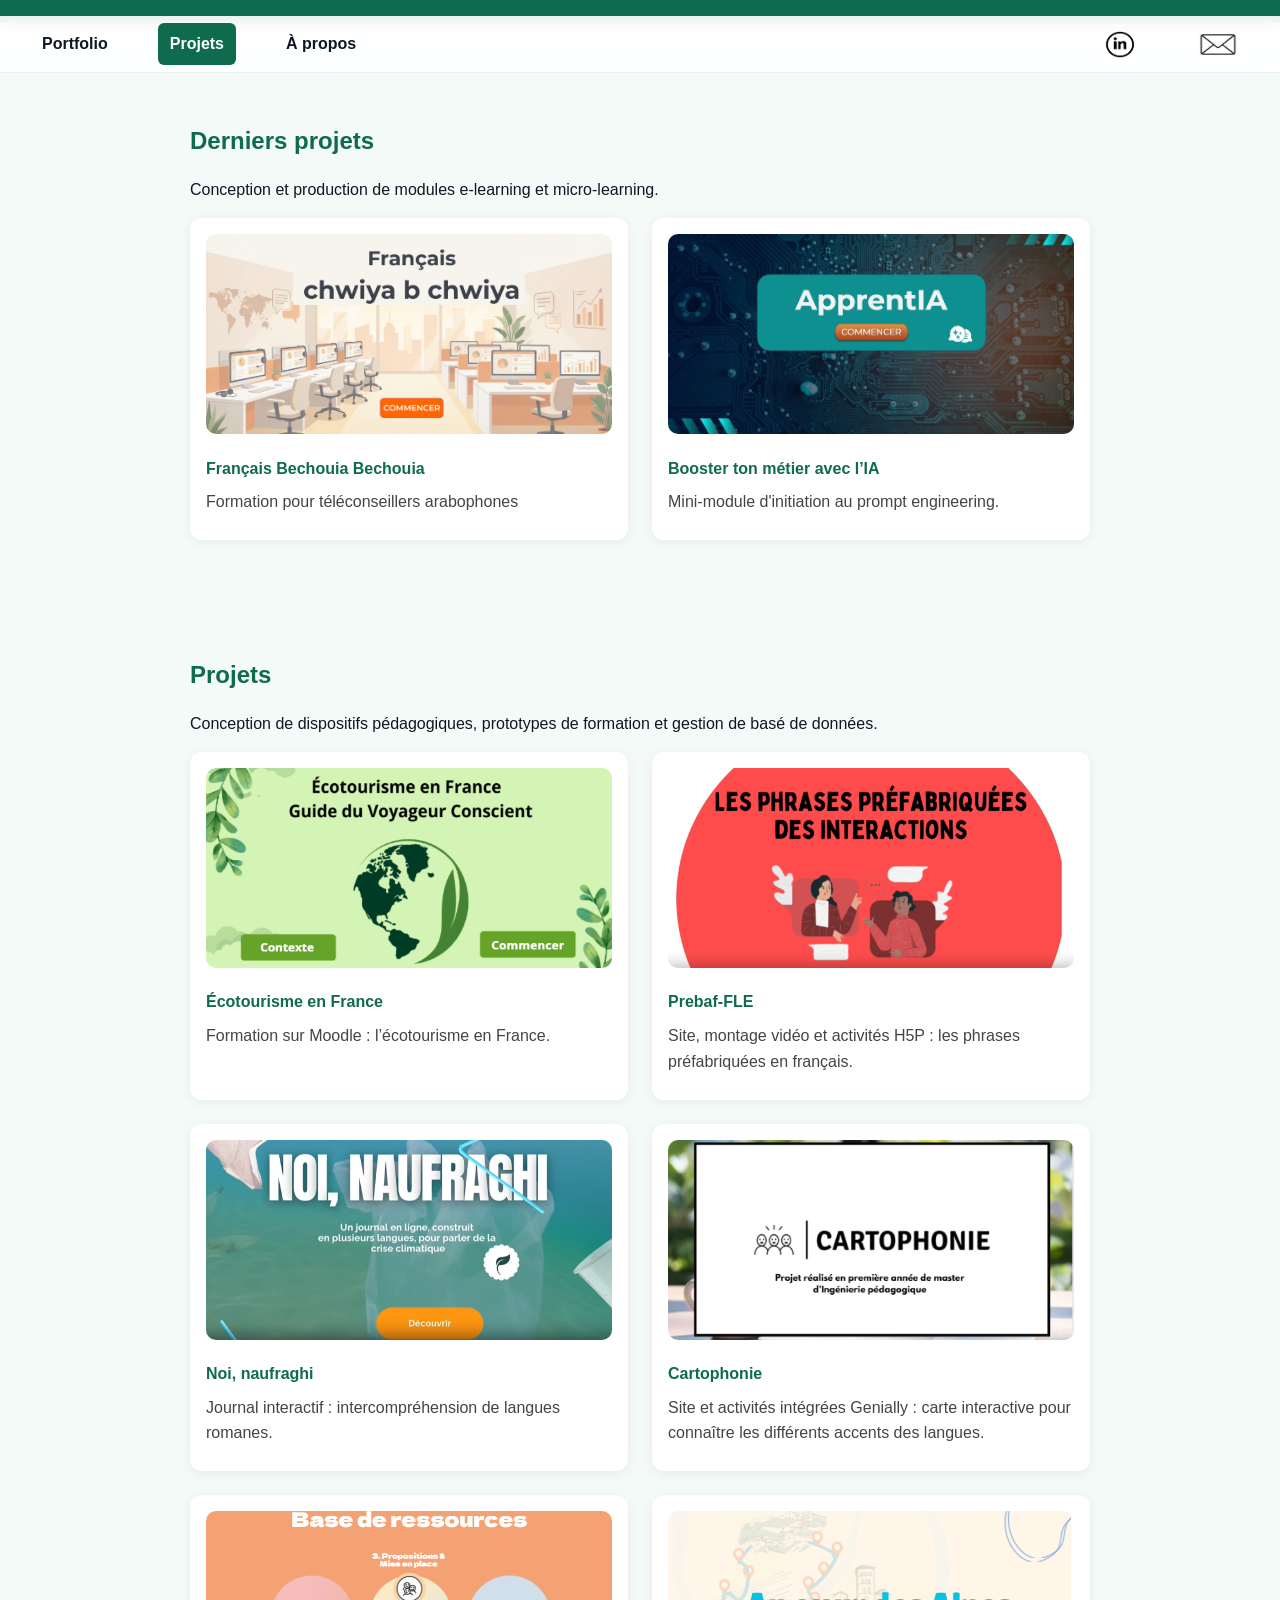
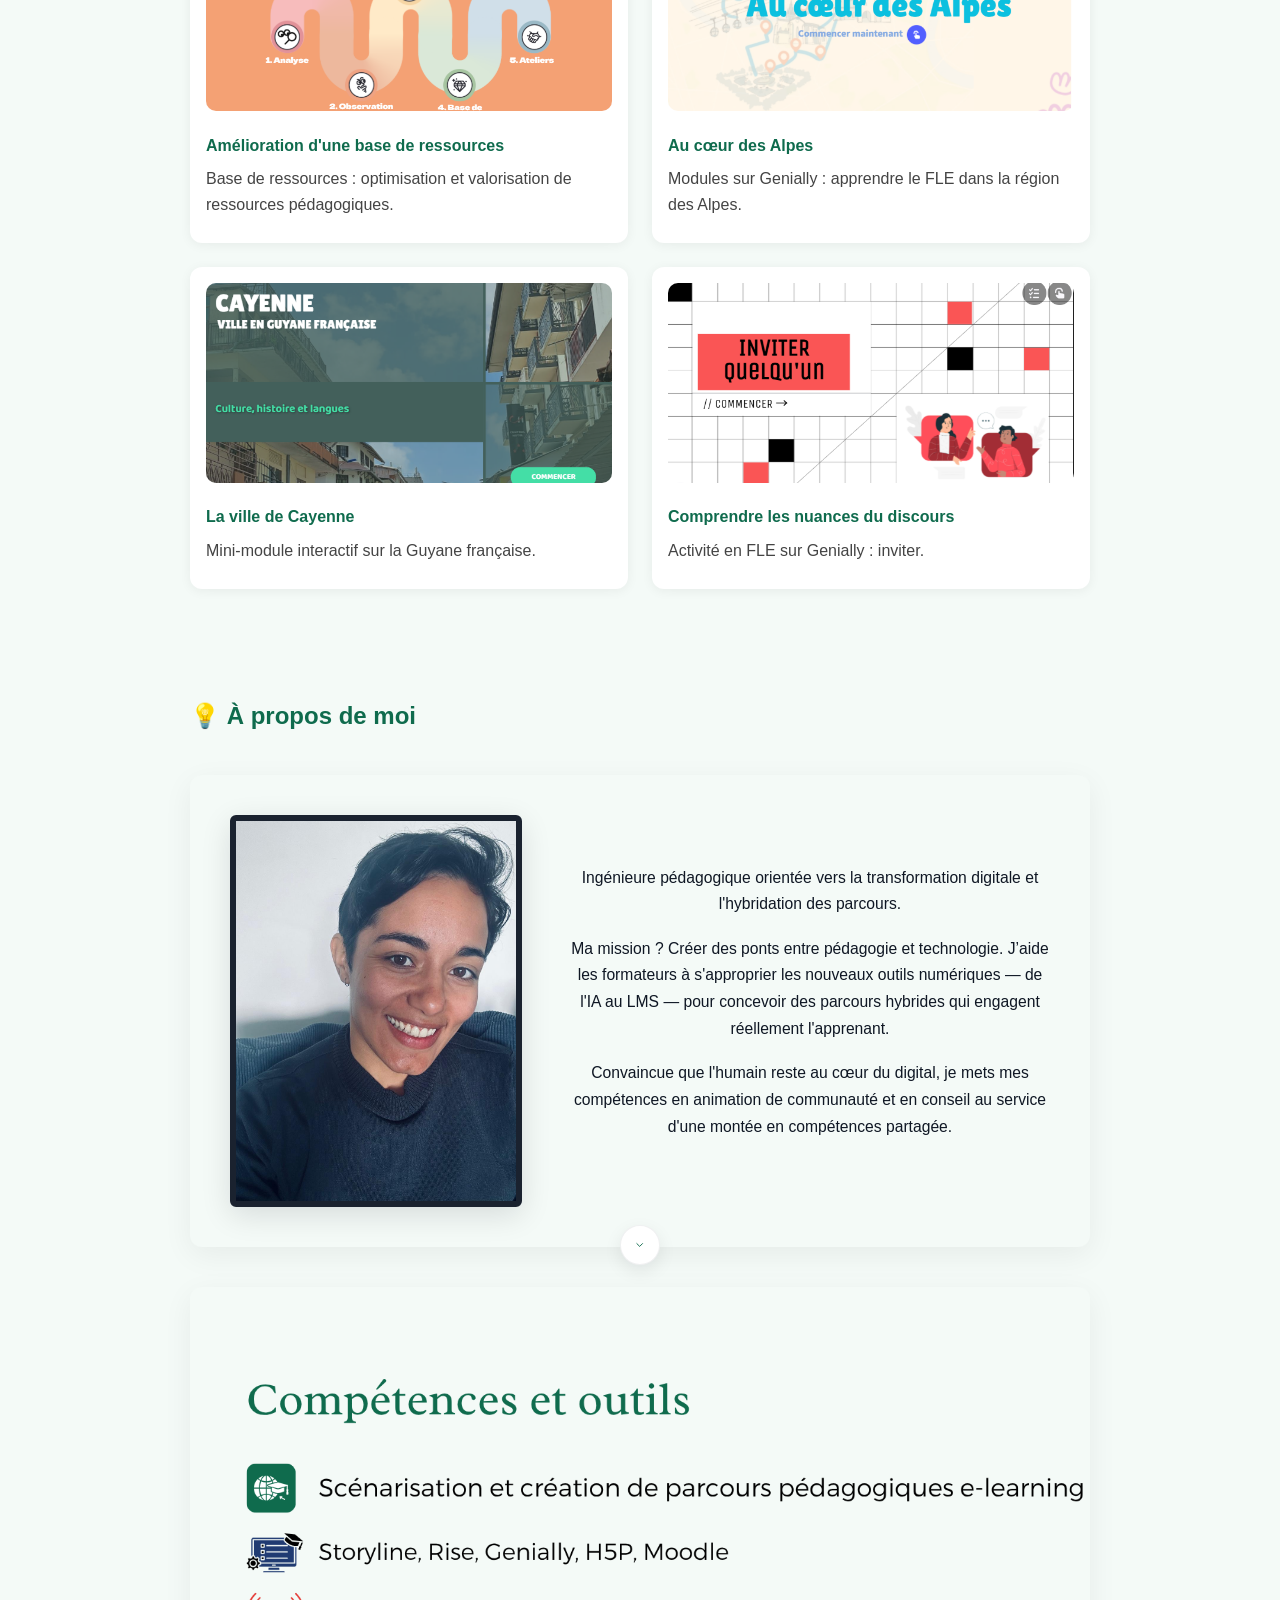
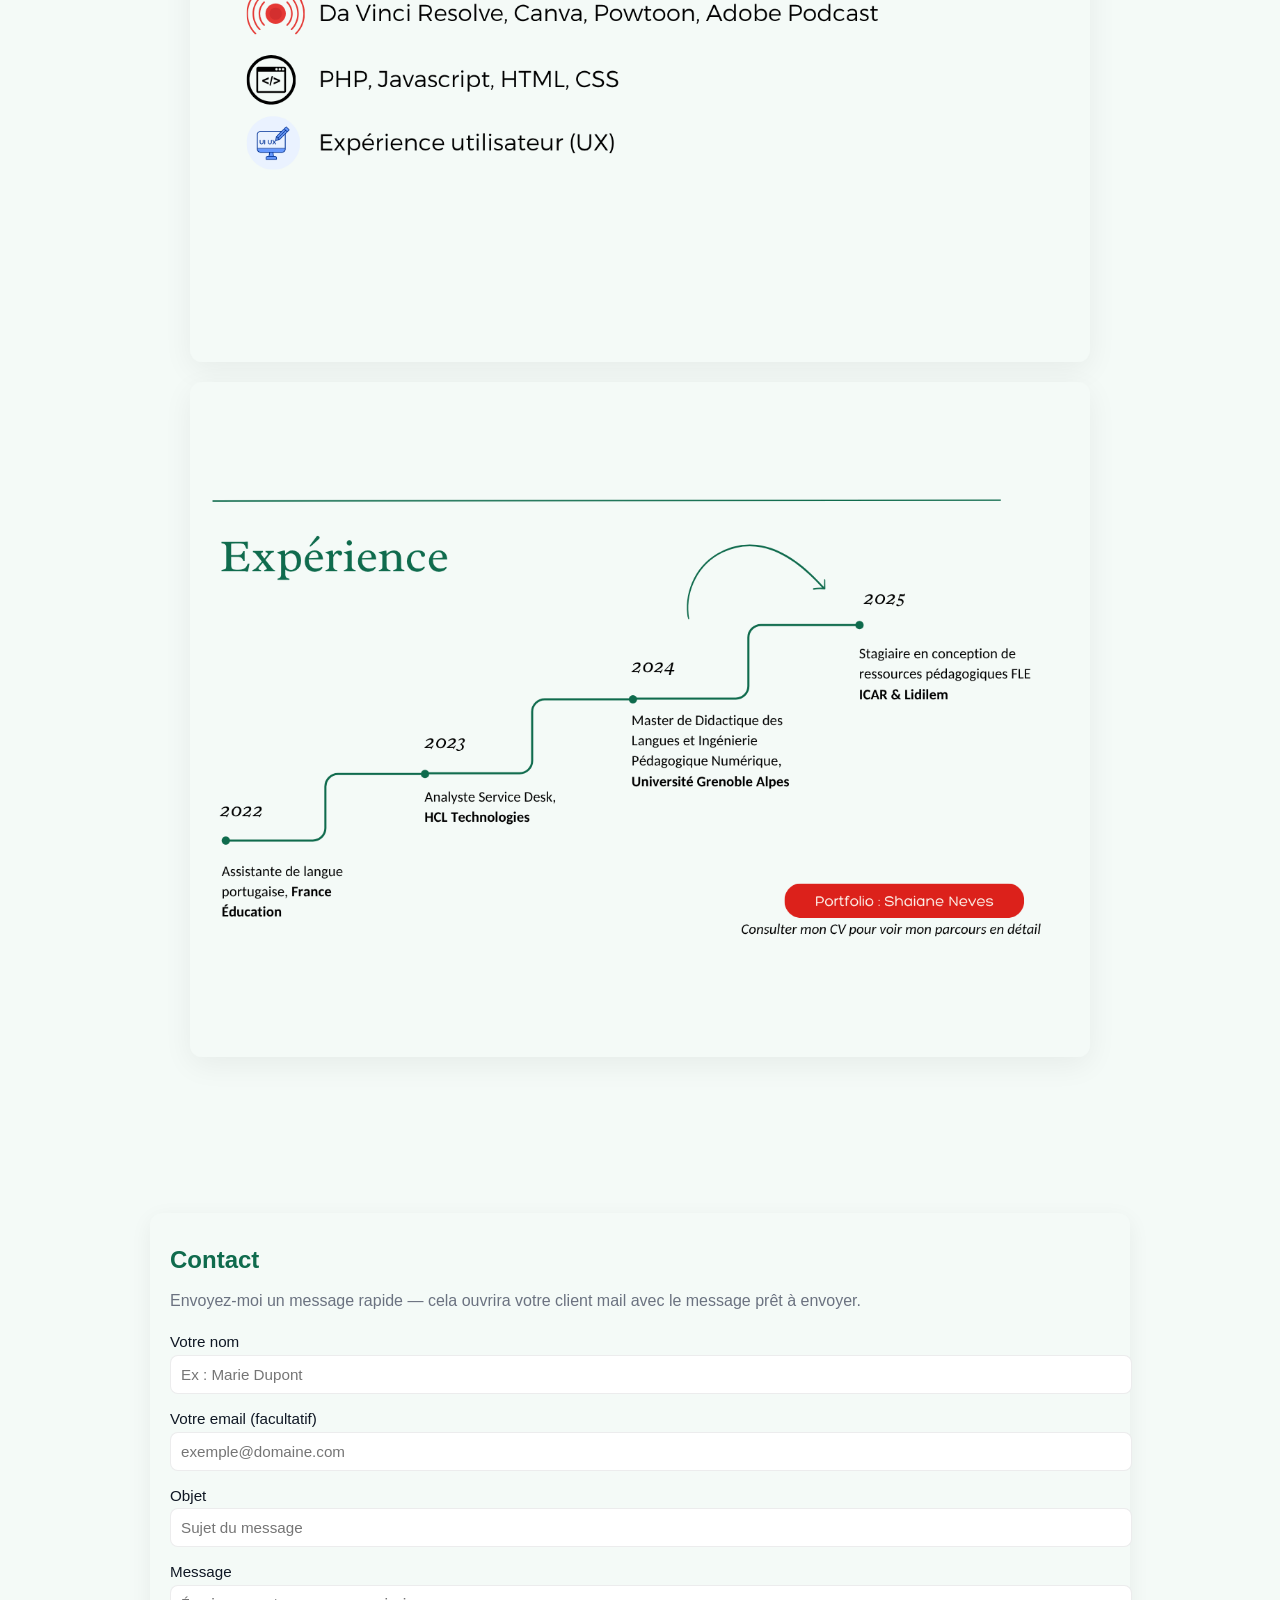
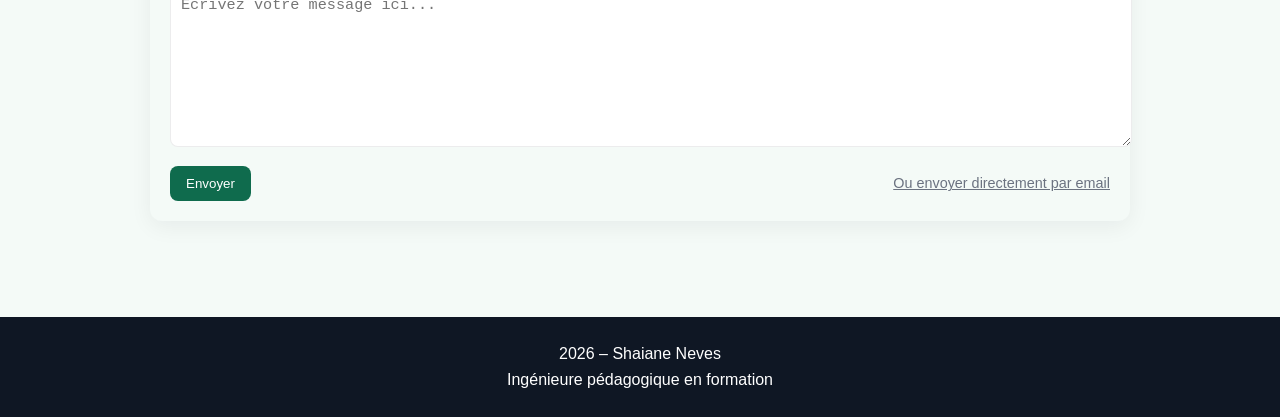
==== index.html @ a0ba74d1 "Update index.html" ====
<!DOCTYPE html>
<html lang="fr">
<head>
  <meta charset="UTF-8">
  <meta name="viewport" content="width=device-width, initial-scale=1.0">
  <title>Portfolio – Shaiane da Silva Neves</title>
  <link rel="stylesheet" href="style.css">
  <!-- Ajout : styles pour la galerie et le modal -->
  <style>
    /* smooth scroll for anchor navigation */
    html { scroll-behavior: smooth; }
    /* Galerie */
    .gallery-grid{display:grid;grid-template-columns:repeat(auto-fit,minmax(300px,1fr));gap:24px}
    .gallery-item{background:#fff;border-radius:12px;padding:16px;box-shadow:0 2px 12px rgba(0,0,0,0.06);display:flex;flex-direction:column}
    /* Thumb: now supports background images */
    .gallery-thumb{position:relative;height:200px;background:#e9f2fb;border-radius:10px;display:flex;align-items:center;justify-content:center;overflow:hidden;cursor:pointer;background-size:cover;background-position:center;background-repeat:no-repeat;transition:transform .22s ease}
    .gallery-thumb:hover{transform:scale(1.02)}
  /* Disable hover and clicks for items marked .no-click */
  .gallery-item.no-click .gallery-thumb{cursor:default;pointer-events:none;transform:none}
  .gallery-item.no-click .gallery-thumb:hover{transform:none}
    /* Make specific full-width image fill the viewport while keeping aspect ratio */
    .full-screen-img{width:100%;height:100vh; object-fit:cover; display:block}
    .gallery-thumb .play{font-size:34px;color:#fff;background:rgba(0,0,0,0.35);padding:10px;border-radius:50%}
    .gallery-item h3{margin:.6em 0 .2em}
    .gallery-item p{margin:0 0 .6em;color:#444}
    /* Modal */
    #gallery-modal{position:fixed;inset:0;display:none;align-items:center;justify-content:center;background:rgba(0,0,0,0.6);z-index:1200;padding:24px}
    #gallery-modal.open{display:flex}
    .modal-card{max-width:1100px;width:100%;background:#fff;border-radius:12px;overflow:hidden;box-shadow:0 10px 40px rgba(2,6,23,.4)}
    .modal-body{position:relative;padding:0;background:#000}
    .modal-body iframe,.modal-body video{width:100%;height:70vh;border:0;display:block}
    .modal-close{position:absolute;top:8px;right:8px;background:rgba(0,0,0,0.6);color:#fff;border:0;border-radius:6px;padding:6px 10px;cursor:pointer;font-size:18px;z-index:2}
    @media (max-width:600px){.modal-body iframe,.modal-body video{height:55vh}}
  </style>

  <!-- Ajout : styles locaux légers pour la page contact (déplacés ici pour éviter second <head>) -->
  <style>
    .contact-root{max-width:980px;margin:48px auto;padding:24px}
    .contact-card{display:grid;grid-template-columns:220px 1fr;gap:24px;align-items:start;background:var(--color-bg,#f8f5f5);padding:20px;border-radius:12px;box-shadow:0 6px 22px rgba(12,20,30,0.06)}
    .contact-photo{width:200px;height:200px;object-fit:cover;border-radius:12px;display:block}
    .contact-heading{margin:0 0 8px 0;font-size:1.4rem;color:var(--color-text-main)}
    .contact-sub{margin:0 0 16px 0;color:var(--color-text-secondary)}
    form.contact-form{display:flex;flex-direction:column;gap:12px}
    label{font-size:0.95rem;color:var(--color-text-main)}
    input[type=text],input[type=email],textarea{width:100%;padding:10px;border:1px solid rgba(15,23,36,0.08);border-radius:8px;font-size:0.95rem}
    textarea{min-height:140px;resize:vertical}
    .actions{display:flex;gap:12px;align-items:center}
    button.primary{background:var(--color-accent,#0f6b4d);color:white;border:none;padding:10px 16px;border-radius:8px;cursor:pointer}
    .note{font-size:0.9rem;color:var(--color-text-secondary)}
    @media (max-width:720px){.contact-card{grid-template-columns:1fr;align-items:center}.contact-photo{margin:0 auto}}
  /* Shared card styling for panels (À propos, Compétences, Contact) */
  .panel-card{max-width:980px;margin:24px auto;padding:20px;background:var(--color-bg,#ffffff);border-radius:12px;box-shadow:0 6px 22px rgba(12,20,30,0.06)}
  .panel-card h2{margin-top:0}
  /* muted variant (grey background) for panels that need the original contact look */
  .panel-card--muted{background:var(--color-bg,#f8f5f5)}
  /* about-panel uses its own layout (not forced to panel-card) */
  /* Flip-card (page turn) styles for About panel */
  .flip-card{max-width:980px;margin:24px auto;perspective:1200px}
  .flip-card-inner{position:relative;width:100%;height:100%;transition:transform 0.9s cubic-bezier(.2,.9,.3,1);transform-style:preserve-3d}
  .flip-card.is-flipped .flip-card-inner{transform:rotateY(180deg)}
  .flip-card-front,.flip-card-back{position:relative;backface-visibility:hidden;-webkit-backface-visibility:hidden;border-radius:12px;overflow:hidden}
  .flip-card-front{background:var(--color-bg,#ffffff);box-shadow:0 6px 22px rgba(12,20,30,0.06);padding:20px}
  .flip-card-back{position:absolute;inset:0;transform:rotateY(180deg);display:flex;align-items:center;justify-content:center;background:#111}
  .flip-card-back img{width:100%;height:100%;object-fit:cover;display:block}
  /* Make flip-card clickable (indicate affordance) */
  .flip-card{cursor:pointer}
  /* CV fixes: prevent frame/content from changing size */
  #cv > .panel-card{background:transparent;box-shadow:none;padding:0}
  #cv .flip-card{max-width:980px;margin:12px auto;width:100%;aspect-ratio:4/3;position:relative}
  #cv .flip-card-inner{height:100%}
  #cv .flip-card-front,#cv .flip-card-back{position:absolute;inset:0;border-radius:12px;overflow:hidden;background:none;box-shadow:0 6px 22px rgba(12,20,30,0.06)}
  #cv .full-screen-img{width:100%;height:100%;object-fit:cover;display:block}
  #cv .flip-card-front .content,#cv .flip-card-back .content{height:100%;overflow:auto;padding:18px;box-sizing:border-box}
  </style>
</head>
<body>
  <header>

    <nav class="minimal-nav" id="main-nav">
      <a href="#portfolio">Portfolio</a>
      <a href="#projets">Projets</a>
      <a href="#accueil">À propos</a>    
      <!--<a href="contact.html">Contact</a>-->
      <div style="margin-left:auto">
        <a href="http://www.linkedin.com/in/shaiane-neves" target="_blank" rel="noopener">
          <img src="lk.png" alt="LinkedIn" style="height:55px;width:60px;vertical-align:middle;border-radius:4px;">
        </a>
        <a href="#contact" rel="noopener">
          <img src="mail.png" alt="LinkedIn" style="height:35px;width:40px;vertical-align:middle;border-radius:4px;">
        </a>
        
      </div>
    </nav>
  </header>
  <section id="projets" class="projets">
    <h2>Derniers projets</h2>
    <p> Conception et production de modules e‑learning et micro-learning.
 </p>
    <div class="gallery-grid">
      <article class="gallery-item" data-type="video" data-src="bechouia.mp4" data-thumb="images/call.png">
        <div class="gallery-thumb" title="Français Bechouia Bechouia" style="background-image:url('call.png')"></div>
        <h4>Français Bechouia Bechouia</h4>
        <p>Formation pour téléconseillers arabophones</p>
      </article>

      <article class="gallery-item" data-type="video" data-src="apprentia.mp4" data-thumb="ia.png">
        <div class="gallery-thumb" title="IA générative" style="background-image:url('ia.png')"></div>
        <h4>Booster ton métier avec l’IA</h4>
        <p>Mini-module d'initiation au prompt engineering.</p>
      </article>

      </article>
    </div>
  </section>
  <section id="projets" class="projets">
    <h2>Projets</h2>
    <p> Conception de dispositifs pédagogiques, prototypes de formation et gestion de basé de données. </p>
    <!-- Galerie -->
    <div class="gallery-grid">
      <!-- Écotourisme -->
      <article class="gallery-item" data-type="iframe" data-src="https://view.genially.com/68c50330cb3513909ff78c62/interactive-content-ecotourisme-en-france" data-thumb="images/thumb-ecotourisme.jpg">
        <div class="gallery-thumb" title="Voir Écotourisme en France" style="background-image:url('couverture_eco.png')">
        </div>
        <h4>Écotourisme en France</h4>
        <p>Formation sur Moodle : l’écotourisme en France.</p>
      </article>

      <!-- Prebab (vidéo)--> 
      <article class="gallery-item" data-type="video" data-src="prefab.mp4" data-thumb="images/thumb-prefab.png">
        <div class="gallery-thumb" title="Voir Noi, naufraghi" style="background-image:url('couverture_prefab.png')">
        </div>
        <h4>Prebaf-FLE</h4>
        <p>Site, montage vidéo et activités H5P : les phrases préfabriquées en français.</p>
      </article>
           

      <!-- Noi, naufraghi (vidéo) -->
      <article class="gallery-item" data-type="video" data-src="no.mp4" data-thumb="images/thumb-noi.jpg">
        <div class="gallery-thumb" title="Voir Noi, naufraghi" style="background-image:url('couverture_noi.png')">
        </div>
        <h4>Noi, naufraghi</h4>
        <p>Journal interactif : intercompréhension de langues romanes.</p>
      </article>

      <!-- Cartophonie (vidéo) -->
      <article class="gallery-item" data-type="video" data-src="car.mp4" data-thumb="images/thumb-cartophonie.png">
        <div class="gallery-thumb" title="Cartophonie" style="background-image:url('couverture_cartophonie.png')">
        </div>
        <h4>Cartophonie</h4>
        <p>Site et activités intégrées Genially : carte interactive pour connaître les différents accents des langues.</p>
      </article>

      <!-- Amélioration base de ressources -->
      <article class="gallery-item" data-type="iframe" data-src="https://view.genially.com/68c84f020de733121bd841e8" data-thumb="images/thumb-base-ressources.jpg">
        <div class="gallery-thumb" title="Voir Amélioration d'une base de ressources" style="background-image:url('couverture_ame.png')">
        </div>
        <h4>Amélioration d'une base de ressources</h4>
        <p>Base de ressources : optimisation et valorisation de ressources pédagogiques.</p>
      </article>

      <!-- Au cœur des Alpes (vidéo) -->
      <article class="gallery-item" data-type="video" data-src="coeur.mp4" data-thumb="images/thumb-coe.png">
        <div class="gallery-thumb" title="Cartophonie" style="background-image:url('couverture_coe.png')">
        </div>
        <h4>Au cœur des Alpes</h4>
        <p>Modules sur Genially : apprendre le FLE dans la région des Alpes.</p>
      </article>

      <!-- Cayenne – Contenu interactif -->
      <article class="gallery-item" data-type="iframe" data-src="https://view.genially.com/67b5dc00b57c6adc7378c71e/interactive-content-cayenne" data-thumb="images/thumb-cayenne.jpg">
        <div class="gallery-thumb" title="Voir Cayenne – Contenu interact"
        style="background-image:url('couverture_cay.png')">
        </div>
        <h4>La ville de Cayenne</h4>
        <p>Mini-module interactif sur la Guyane française.</p>
      </article>

      <!-- Projet Genially -->
      <article class="gallery-item" data-type="iframe" data-src="https://view.genially.com/67fe1a7b233afce0d6bed48f/interactive-content-inviter-quelquun" data-thumb="images/thumb-genially.jpg">
        <div class="gallery-thumb" title="Voir Projet Genially" style="background-image:url('couverture_pre.png')">
        </div>
        <h4>Comprendre les nuances du discours </h4>
        <p>Activité en FLE sur Genially : inviter. </p>
      </article>
    </div>
  </section>

  <!-- Modal / Lightbox -->
  <div id="gallery-modal" aria-hidden="true">
    <div class="modal-card" role="dialog" aria-modal="true" aria-label="Affichage du projet">
      <div class="modal-body">
        <button class="modal-close" aria-label="Fermer">✕</button>
        <div class="modal-content-area"></div>
      </div>
    </div>
  </div>


    <section id="accueil" class="hero" tabindex="-1" style="padding:2.5rem 1rem;position:relative;">
      <!-- À propos propre + images comp.png et exp.png insérées en dessous -->
      <h2>💡 À propos de moi</h2>
      <div class="about-panel">
        <figure class="about-photo" aria-hidden="false">
          <img src="photo1.jpeg" alt="Portrait de Shaiane Neves">
        </figure>
        <div class="about-text">
          <p>Ingénieure pédagogique orientée vers la transformation digitale et l'hybridation des parcours.</p>
          <p>Ma mission ? Créer des ponts entre pédagogie et technologie. J’aide les formateurs à s'approprier les nouveaux outils numériques — de l'IA au LMS — pour concevoir des parcours hybrides qui engagent réellement l'apprenant.</p>
          <p>Convaincue que l'humain reste au cœur du digital, je mets mes compétences en animation de communauté et en conseil au service d'une montée en compétences partagée.</p>
        </div>
        <button class="scroll-indicator" id="about-scroll" aria-label="Voir plus">
          <svg viewBox="0 0 24 24" fill="none" aria-hidden="true" focusable="false">
            <path d="M6 9l6 6 6-6" stroke="currentColor" stroke-width="2" stroke-linecap="round" stroke-linejoin="round"/>
          </svg>
        </button>
      </div>

      <!-- Images demandées: comp.png puis exp.png -->
         <div>
      <div class="about-images" style="max-width:980px;margin:20px auto;display:flex;flex-direction:column;gap:18px;align-items:center;">
        <img src="comp.png" alt="Compétences (comp.png)">
      </div> 
      </div>
    <div>      
    <div class="about-images" style="max-width:980px;margin:20px auto;display:flex;flex-direction:column;gap:18px;align-items:center;">
        <img src="exp.png" alt="Expérience (exp.png)">
      </div>
      </div>
    </section>
  <main class="contact-root">
  <div class="panel-card">
      <h2 id="contact" style="margin-top:8px">Contact</h2>
      <p class="contact-sub">Envoyez-moi un message rapide — cela ouvrira votre client mail avec le message prêt à envoyer.</p>

      <p class="note"></p>

      <form id="contact-form" class="contact-form" novalidate>
        <div>
          <label for="name">Votre nom</label>
          <input id="name" name="name" type="text" placeholder="Ex : Marie Dupont">
        </div>

        <div>
          <label for="email">Votre email (facultatif)</label>
          <input id="email" name="email" type="email" placeholder="exemple@domaine.com">
        </div>

        <div>
          <label for="subject">Objet</label>
          <input id="subject" name="subject" type="text" placeholder="Sujet du message">
        </div>

        <div>
          <label for="message">Message</label>
          <textarea id="message" name="message" placeholder="Écrivez votre message ici..."></textarea>
        </div>

        <div class="actions">
          <button id="sendBtn" type="submit" class="primary">Envoyer</button>
          <a href="mailto:shaiane-neves@hotmail.com" class="note" style="margin-left:auto">Ou envoyer directement par email</a>
        </div>
      </form>
    </div>
  </main>
  <script>
    (function(){
      const form = document.getElementById('contact-form');
      form.addEventListener('submit', function(e){
        e.preventDefault();
        const to = 'shaiane-neves@hotmail.com';
        const name = (form.name.value || '').trim();
        const email = (form.email.value || '').trim();
        const subject = (form.subject.value || 'Message depuis le site').trim();
        const message = (form.message.value || '').trim();
        if(!message){
          alert('Merci d\'écrire un message avant d\'envoyer.');
          return;
        }
        let body = '';
        if(name) body += 'Nom: ' + name + '\n\n';
        if(email) body += 'Email: ' + email + '\n\n';
        body += message;
        const mailto = 'mailto:' + encodeURIComponent(to) + '?subject=' + encodeURIComponent(subject) + '&body=' + encodeURIComponent(body);
        // Ouvrir le client mail (nouvelle fenêtre/onglet selon navigateur)
        window.location.href = mailto;
      });
    })();

    // Flip-card interaction for About panel
    (function(){
      const flip = document.getElementById('about-flip');
      if(!flip) return;
      const inner = flip.querySelector('.flip-card-inner');
      function toggleFlip(){
        flip.classList.toggle('is-flipped');
        // update aria-pressed
        const pressed = flip.classList.contains('is-flipped');
        flip.setAttribute('aria-pressed', pressed ? 'true' : 'false');
      }
      // click and keyboard (Enter / Space)
      flip.addEventListener('click', toggleFlip);
      flip.addEventListener('keydown', (e)=>{
        if(e.key === 'Enter' || e.key === ' ') { e.preventDefault(); toggleFlip(); }
      });
    })();

    // Flip-card interaction for CV panel (comp.png front, exp.png back)
    (function(){
      const flip = document.getElementById('cv-flip');
      if(!flip) return;
      function toggleFlip(){
        flip.classList.toggle('is-flipped');
        const pressed = flip.classList.contains('is-flipped');
        flip.setAttribute('aria-pressed', pressed ? 'true' : 'false');
      }
      flip.addEventListener('click', toggleFlip);
      flip.addEventListener('keydown', (e)=>{
        if(e.key === 'Enter' || e.key === ' ') { e.preventDefault(); toggleFlip(); }
      });
    })();

    // Scroll indicator behavior: scroll to first .about-images when clicked
    (function(){
      const btn = document.getElementById('about-scroll');
      const target = document.querySelector('.about-images');
      if(!btn || !target) return;
      // animate a few times to attract attention
      btn.classList.add('animate');
      // stop animation after some time
      setTimeout(()=> btn.classList.remove('animate'), 6000);
      btn.addEventListener('click', ()=>{
        target.scrollIntoView({behavior:'smooth', block:'start'});
      });
    })();
  </script>
  <footer>
  2026 – Shaiane Neves<br>
  Ingénieure pédagogique en formation
  </footer>

  <script>
    // Highlight active nav link based on section in view
    (function(){
      const navLinks = document.querySelectorAll('nav.minimal-nav a[href^="#"]');
      // Timestamp of last user click on nav - used to temporarily ignore observer updates
      let lastUserNavTime = 0;
      const sections = Array.from(navLinks).map(a=>document.querySelector(a.getAttribute('href'))).filter(Boolean);
      const obs = new IntersectionObserver(entries => {
        // If the user recently clicked a nav link, ignore observer updates briefly
        if(Date.now() - lastUserNavTime < 800) return;
        entries.forEach(entry => {
          const id = entry.target.id;
          const link = document.querySelector('nav.minimal-nav a[href="#'+id+'"]');
          if(entry.isIntersecting){
            navLinks.forEach(l=>l.classList.remove('active'));
            if(link) link.classList.add('active');
          }
        });
      }, { root: null, threshold: 0.45 });
      sections.forEach(s=>obs.observe(s));

      // When the user clicks a nav link, mark the click time and set active immediately
      navLinks.forEach(link => {
        link.addEventListener('click', (e) => {
          lastUserNavTime = Date.now();
          navLinks.forEach(l=>l.classList.remove('active'));
          link.classList.add('active');
          // allow default anchor behavior (scroll) to proceed
        });
      });

      // Déterminer quel onglet afficher initialement.
      // - Si l'URL contient un hash correspondant à une section/navigation, on le respecte.
      // - Sinon on force "Accueil" actif.
      // On réapplique aussi cette logique après le 'load' / RAF pour éviter
      // que l'IntersectionObserver ne remplace l'état initial immédiatement.
      function setInitialActive(){
        const hash = window.location.hash;
        if(hash){
          const targetLink = document.querySelector('nav.minimal-nav a[href="'+hash+'"]');
          if(targetLink){
            navLinks.forEach(l=>l.classList.remove('active'));
            targetLink.classList.add('active');
            return;
          }
        }
        // Default to Portfolio (#projets) when no hash is present
        const projetsLink = document.querySelector('nav.minimal-nav a[href="#projets"]');
        if (projetsLink) {
          navLinks.forEach(l=>l.classList.remove('active'));
          projetsLink.classList.add('active');
          const projetsSection = document.querySelector('#projets');
          if(projetsSection){ projetsSection.scrollIntoView(); }
        }
      }

      // Appliquer immédiatement, puis ré-appliquer après chargement pour prendre le dessus
      // si l'IntersectionObserver a modifié l'état.
      setInitialActive();
      window.addEventListener('load', ()=> requestAnimationFrame(setInitialActive));
    })();

    // Galerie : ouverture modal et injection du contenu
    (function(){
      const modal = document.getElementById('gallery-modal');
      const modalArea = modal.querySelector('.modal-content-area');
      const closeBtn = modal.querySelector('.modal-close');

      // Appliquer les images de fond depuis data-thumb si présents et si aucun background inline n'existe
      document.querySelectorAll('.gallery-item').forEach(item=>{
        const thumbEl = item.querySelector('.gallery-thumb');
        if(item.dataset.thumb && thumbEl && !thumbEl.style.backgroundImage){
          thumbEl.style.backgroundImage = `url("${item.dataset.thumb}")`;
        }
      });

      function openModal(type, src){
        // vider l'ancien contenu
        modalArea.innerHTML = '';
        if(type === 'iframe'){
          const iframe = document.createElement('iframe');
          iframe.src = src;
          iframe.allowFullscreen = true;
          iframe.loading = 'lazy';
          modalArea.appendChild(iframe);
        } else if(type === 'video'){
          const video = document.createElement('video');
          video.src = src;
          video.controls = true;
          video.autoplay = true;
          modalArea.appendChild(video);
        }
        modal.classList.add('open');
        modal.setAttribute('aria-hidden','false');
        document.body.style.overflow = 'hidden';
      }

      function closeModal(){
        modal.classList.remove('open');
        modal.setAttribute('aria-hidden','true');
        modalArea.innerHTML = '';
        document.body.style.overflow = '';
      }

      // click sur vignette
      document.querySelectorAll('.gallery-item').forEach(item=>{
        const thumb = item.querySelector('.gallery-thumb');
        thumb.addEventListener('click', ()=> openModal(item.dataset.type, item.dataset.src));
      });

      
      // click sur vignette
      document.querySelectorAll('.gallery2').forEach(item=>{
        const thumb = item.querySelector('.galleryto');
        thumb.addEventListener('disable', ()=> openModal(item.dataset.type, item.dataset.src));
      });

      // fermer
      closeBtn.addEventListener('click', closeModal);
      modal.addEventListener('click', (e)=>{
        if(e.target === modal) closeModal();
      });
      document.addEventListener('keydown', (e)=>{
        if(e.key === 'Escape' && modal.classList.contains('open')) closeModal();
      });
    })();
  </script>
</body>
</html>
---- style.css ----
/* Section accueil plein écran, photo à droite */
.hero-full {
  min-height: 100vh;
  display: flex;
  align-items: center;
  justify-content: space-between;
  /* dégradé subtil sur fond clair */
  background: linear-gradient(120deg, var(--color-bg, #F4FAF7) 60%, #E6F7EE 100%);
  padding: 0 5vw;
}
.hero-text {
  flex: 1;
  display: flex;
  flex-direction: column;
  justify-content: center;
  align-items: flex-start;
  max-width: 600px;
}
.hero-title {
  font-size: 3em;
  font-weight: 900;
  margin-bottom: 0.2em;
  letter-spacing: 1px;
  color: var(--color-text-main, #0f1724);
}
.hero-subtitle {
  font-size: 1.5em;
  font-weight: 400;
  margin-bottom: 0.7em;
  color: var(--color-accent, #0f6b4d);
}
.hero-linkedin {
  margin-bottom: 1.5em;
}
.hero-linkedin img {
  width: 32px;
  height: 32px;
  vertical-align: middle;
}
.hero-desc {
  color: var(--color-text-secondary, #6B7280);
  font-size: 1.15em;
  font-weight: 400;
  margin-top: 2em;
}
.hero-photo {
  width: 340px;
  height: 440px;
  object-fit: cover;
  box-shadow: 0 8px 32px rgba(0,0,0,0.12);
  border-radius: 12px;
  background: #fff;
}
    :root {
      /* Palette mise à jour */
      --color-accent: #0f6b4d; /* vert foncé */
      --color-secondary: #1fb07a; /* vert clair */
      --color-bg: #F4FAF7; /* fond clair légèrement vert */
      --color-text-main: #0f1724; /* texte principal sombre */
      --color-text-secondary: #6B7280; /* texte secondaire gris */
      --color-success: #10B981; /* vert succès */
    }
    body {
      font-family: 'Segoe UI', Arial, sans-serif;
      margin: 0;
      line-height: 1.6;
      color: var(--color-text-main);
      background: var(--color-bg);
    }
    header {
      background: var(--color-accent);
      color: #fff;
      padding: 0.7rem 0.5rem;
      text-align: center;
      position: relative;
    }
    header h1 {
      margin: 0;
    }
    nav {
      margin-top: 1rem;
    }
    nav a {
      color: #fff;
      margin: 0 10px;
      text-decoration: none;
      font-weight: bold;
      transition: color 0.2s;
    }
    nav a:hover {
      color: var(--color-secondary);
    }
    section {
  max-width: 900px;
  margin: 2rem auto;
  padding: 1rem 0;
  background: transparent;
  border-radius: 0;
  box-shadow: none;
    }
    h2, h3, h4, h5, h6 {
      color: var(--color-accent);
      margin-bottom: 0.5rem;
    }
    ul {
      padding-left: 1.2rem;
    }
    .projets .projet {
  padding: 1rem 0;
  margin: 1.5rem 0;
    }
    .btn, button {
      background: var(--color-accent);
      color: #fff;
      border: none;
      padding: 0.5em 1em;
      border-radius: 4px;
      cursor: pointer;
      transition: background 0.2s;
    }
    .btn:hover, button:hover {
      background: var(--color-secondary);
    }
    .highlight {
      background: var(--color-secondary);
      color: var(--color-text-main);
      padding: 0.2em 0.4em;
      border-radius: 3px;
    }
    .success, .callout {
      color: var(--color-success);
      font-weight: bold;
    }
    .section {
      background: var(--color-bg);
      padding: 2em;
      border-radius: 8px;
      margin-bottom: 1.5em;
    }
    .text-secondary {
      color: var(--color-text-secondary);
    }
    footer {
      background: var(--color-text-main);
      color: #fff;
      text-align: center;
      padding: 1.5rem;
      margin-top: 2rem;
    }

/* Minimaliste: nav fixe et sections claires */
html { scroll-behavior: smooth; }
.minimal-nav {
  position: fixed;
  top: 0;
  left: 0;
  right: 0;
  height: 56px;
  display: flex;
  align-items: center;
  gap: 18px;
  padding: 0 20px;
  background: rgba(255,255,255,0.9);
  backdrop-filter: blur(6px);
  box-shadow: 0 1px 0 rgba(16,24,40,0.04);
  z-index: 1000;
}
.minimal-nav a {
  color: var(--color-text-main);
  text-decoration: none;
  padding: 8px 12px;
  border-radius: 6px;
  font-weight:600;
}
.minimal-nav a:hover { background: rgba(37,99,235,0.06); }
.minimal-nav a.active { background: var(--color-accent); color: #fff; }

/* Add top spacing so content isn't hidden under fixed nav */
main, section { padding-top: 72px; }

/* Sections visually minimal */
section { padding: 48px 24px; }
.projets { padding-bottom: 16px; }

/* Make micro modules compact by default; still use zoomable class */
.micromodules-panel { background: transparent; box-shadow:none; padding: 16px 8px; border-radius:0; }
.micromodules-panel .projet iframe { max-width: 100%; height: 260px; }

/* Ensure hero simplified */
.hero-full { background: var(--color-bg); }
.hero-photo { border-radius:8px; }

/* About panel: image à gauche, texte centré à droite (inspire l'image jointe) */
.about-panel {
  max-width: 1200px;
  margin: 40px auto;
  display: flex;
  align-items: center;
  gap: 48px;
  padding: 40px;
  background: var(--color-bg, #F4FAF7);
  border-radius: 12px;
  box-shadow: 0 8px 30px rgba(2,6,23,0.06);
}

/* Scroll indicator (small down arrow) placed at bottom-center of about-panel */
.about-panel{ position: relative; }
.scroll-indicator{
  position: absolute;
  left: 50%;
  transform: translateX(-50%);
  bottom: -18px;
  width: 40px;
  height: 40px;
  display:flex;
  align-items:center;
  justify-content:center;
  background: white;
  border-radius: 20px;
  box-shadow: 0 6px 18px rgba(2,6,23,0.08);
  border: 1px solid rgba(15,23,36,0.06);
  cursor: pointer;
  color: var(--color-accent);
  transition: transform .22s ease, opacity .2s ease;
}
.scroll-indicator:hover{ transform: translateX(-50%) translateY(-3px); }
.scroll-indicator svg{ width:18px; height:18px; display:block; }

/* subtle bounce to draw attention */
.scroll-indicator.animate{ animation: bounce 2.4s infinite; }
@keyframes bounce{ 0%,20%,50%,80%,100%{ transform:translateX(-50%) translateY(0);} 40%{ transform:translateX(-50%) translateY(-6px);} 60%{ transform:translateX(-50%) translateY(-3px);} }

/* Small button between images */
.between-images-btn{
  all: unset; /* reset */
  display:inline-flex;
  align-items:center;
  justify-content:center;
  width:44px;
  height:44px;
  border-radius:22px;
  background:#fff;
  box-shadow:0 6px 18px rgba(2,6,23,0.08);
  border:1px solid rgba(15,23,36,0.06);
  color:var(--color-accent,#0f6b4d);
  cursor:pointer;
  transition:transform .16s ease;
}
.between-images-btn svg{width:18px;height:18px;}
.between-images-btn:active{ transform:translateY(1px); }

@media (max-width:720px){
  .between-images-btn{ width:40px;height:40px;border-radius:20px }
}

/* Photo */
.about-photo {
  flex: 0 0 auto;
  margin: 0;
}
.about-photo img {
  display: block;
  width: 280px;        /* réduit (avant 320px) */
  height: 380px;       /* réduit (avant 440px) */
  object-fit: cover;
  border: 6px solid rgba(15,23,36,0.95); /* cadre sombre */
  border-radius: 6px;
  box-shadow: 0 8px 30px rgba(2,6,23,0.12);
}

/* Ajustements responsive */
@media (max-width: 1000px) {
  .about-photo img {
    width: 240px;
    height: 320px;
  }
}

@media (max-width: 720px) {
  .about-photo img {
    width: min(60vw, 320px);
    height: auto;
    max-height: 60vh;
  }
}

/* Texte */
.about-text {
  flex: 1 1 60%;
  text-align: center;
  color: var(--color-text-main, #0f1724);
}
.about-heading {
  margin: 0 0 18px 0;
  font-size: clamp(1.6rem, 2.6vw, 2.6rem);
  font-weight: 700;
  color: var(--color-accent, #0f6b4d);
}
.about-text .lead {
  font-size: clamp(1rem, 1.6vw, 1.35rem);
  margin: 0 0 20px 0;
  line-height: 1.6;
  font-weight: 600;
}
.about-text p {
  margin: 0 0 18px 0;
  font-size: clamp(0.98rem, 1.2vw, 1.15rem);
  line-height: 1.7;
  color: var(--color-text-main);
}

/* On aligne la grille visuellement si le conteneur plus étroit */
@media (max-width: 1000px) {
  .about-panel {
    gap: 32px;
    padding: 28px;
  }
  .about-photo img {
    width: 280px;
    height: 380px;
  }
}

/* Mobile: empile verticalement */
@media (max-width: 720px) {
  .about-panel {
    flex-direction: column;
    padding: 20px;
    text-align: center;
  }
  .about-photo img {
    width: min(68vw, 360px);
    height: auto;
    max-height: 60vh;
  }
  .about-text { padding-top: 12px; }
}

/* Make the inserted comp/exp images use the same framed size as the about-photo */
.about-images{
  max-width: 1200px;
  margin: 20px auto;
  padding: 40px;
  display: flex;
  flex-direction: column;
  gap: 18px;
  align-items: center;
  background: var(--color-bg, #F4FAF7);
  border-radius: 12px;
  box-shadow: 0 8px 30px rgba(2,6,23,0.06);
}

.about-images img{
  width: 100%;
  height: auto;
  object-fit: cover;
  border-radius: 8px;
  box-shadow: none;
  border: none;
}

@media (max-width:1000px) {
  .about-images{ padding: 28px; }
}

@media (max-width:720px) {
  .about-images{ padding: 20px; }
  .about-images img{ width: min(68vw, 360px); height: auto; max-height: 60vh; }
}

/* Option A: make the image cover the whole .about-images panel */
.about-images{
  position:relative;
  width:100%;
  max-width:980px;
  margin:20px auto;
  padding:0; /* image will be full-bleed inside */
  aspect-ratio: 4/3; /* panel shape */
  overflow:hidden;
  border-radius:12px;
  background: var(--color-bg, #F4FAF7);
}
.about-images img{
  position:absolute;
  inset:0;
  width:100%;
  height:100%;
  object-fit:cover; /* cover the panel */
  display:block;
}
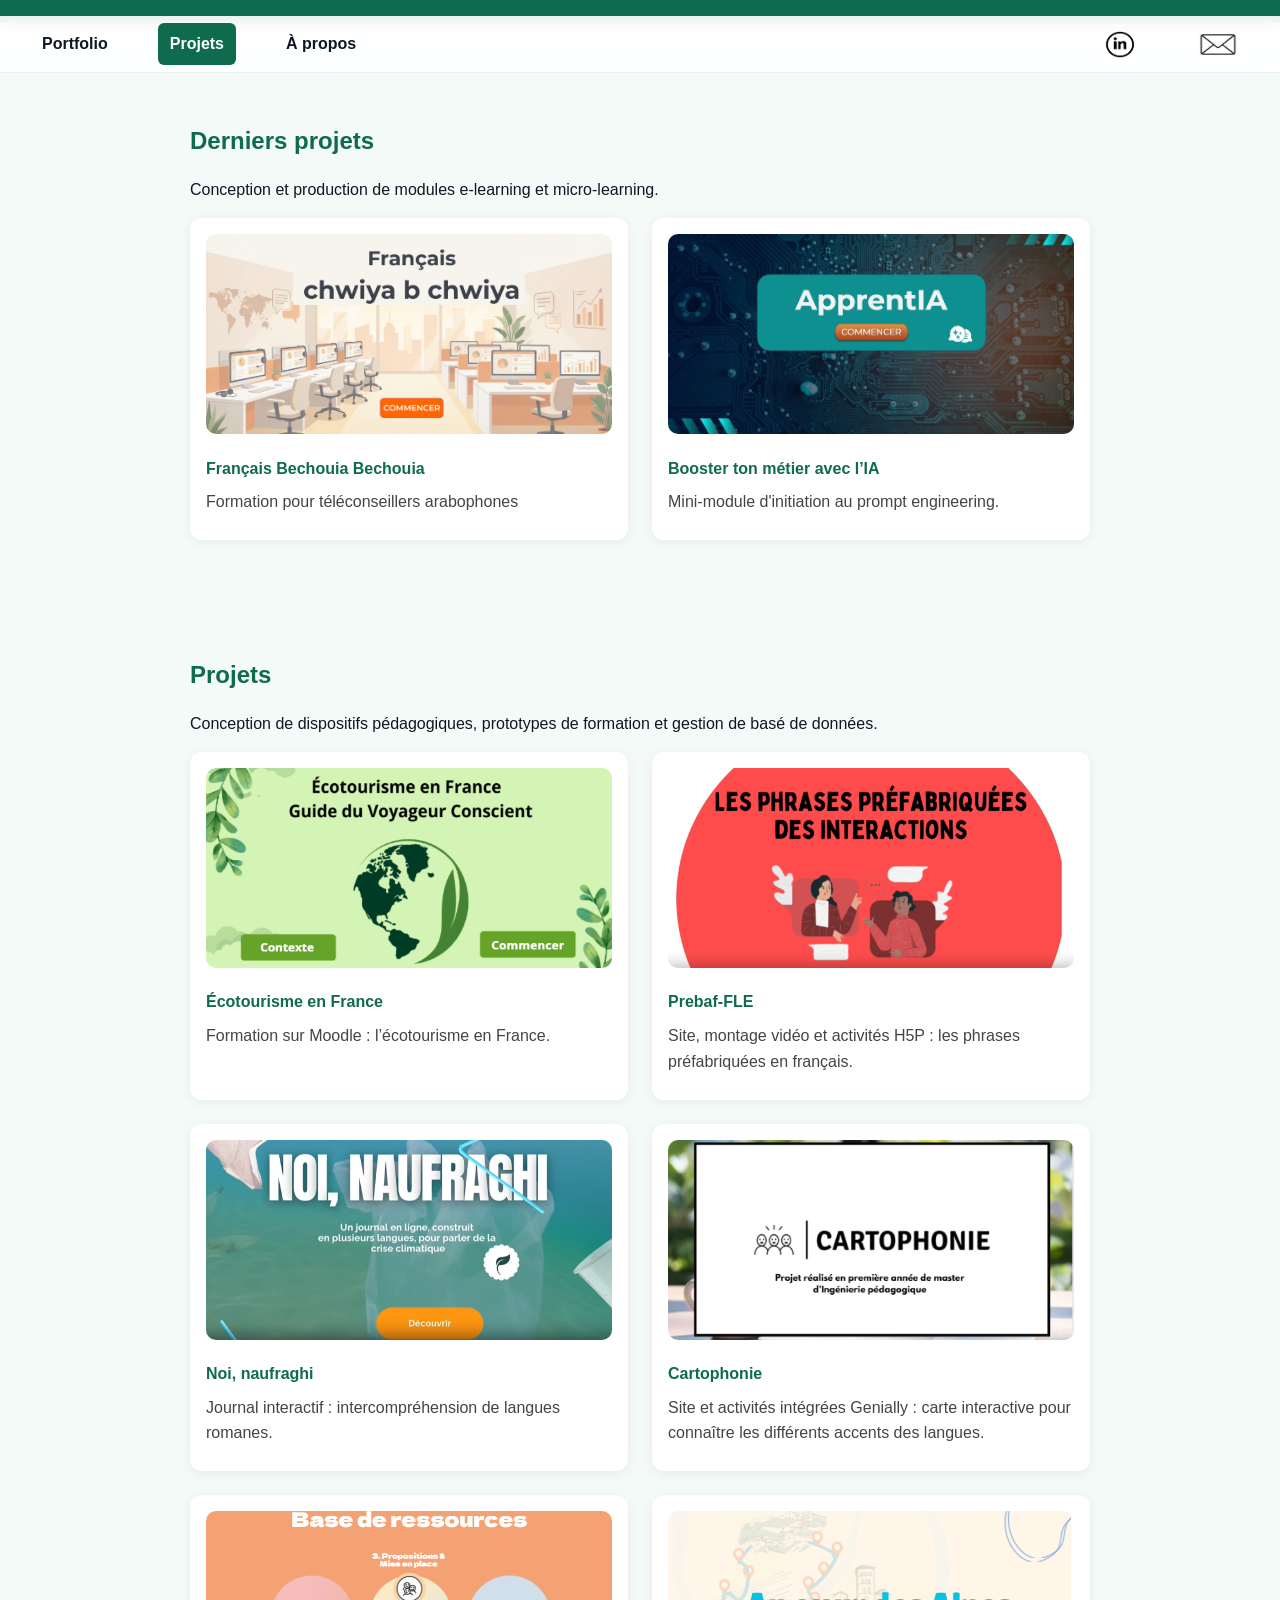
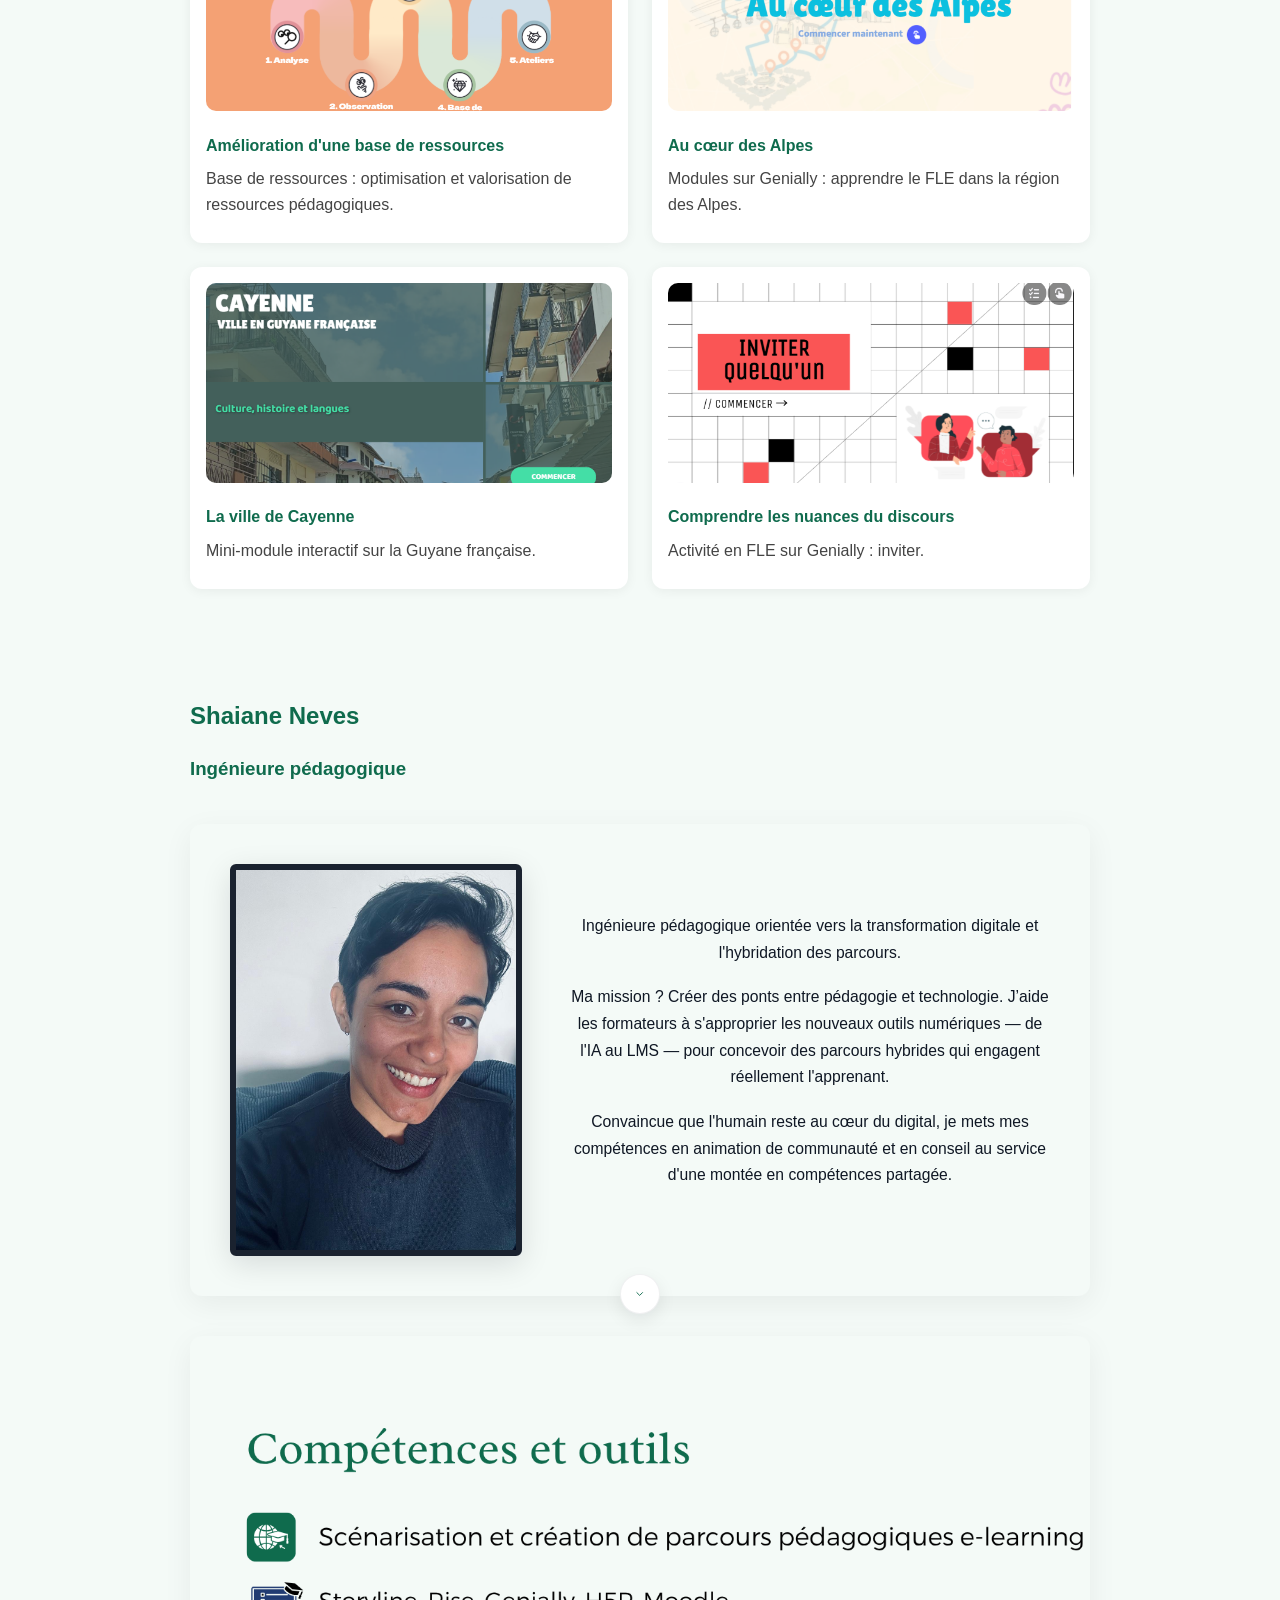
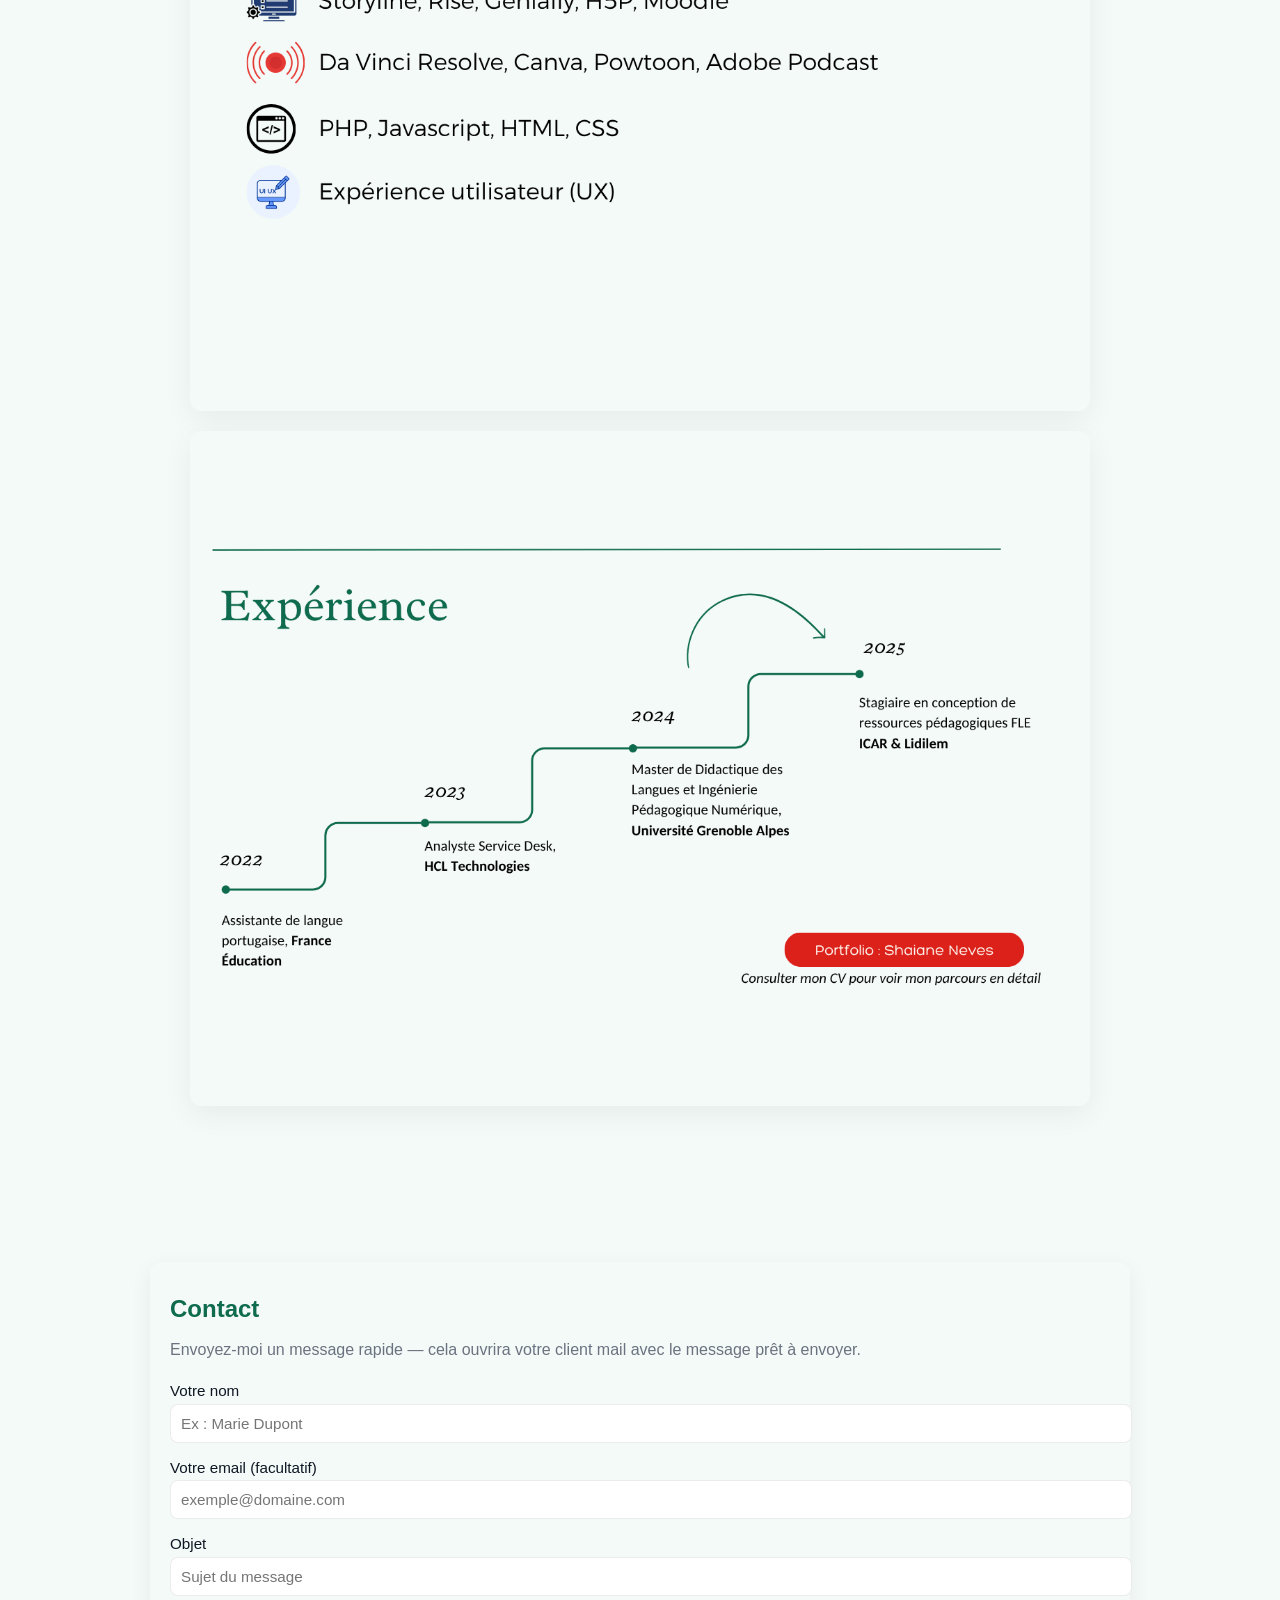
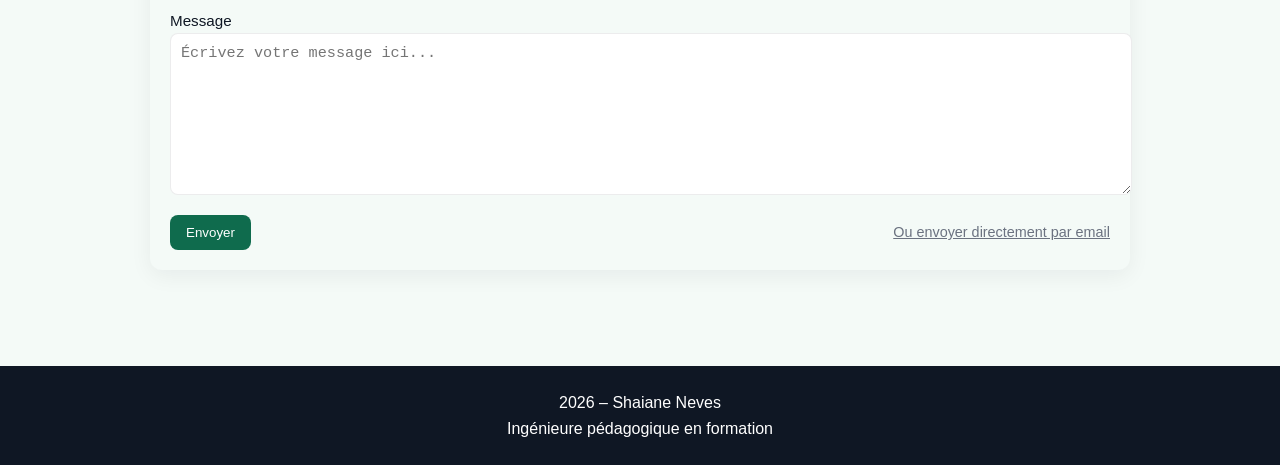
==== commit ef1ef6bd: "Update index.html" ====
--- a/index.html
+++ b/index.html
@@ -198,7 +198,8 @@
 
     <section id="accueil" class="hero" tabindex="-1" style="padding:2.5rem 1rem;position:relative;">
       <!-- À propos propre + images comp.png et exp.png insérées en dessous -->
-      <h2>💡 À propos de moi</h2>
+      <h2>Shaiane Neves</h2>
+      <h3>Ingénieure pédagogique</h3>
       <div class="about-panel">
         <figure class="about-photo" aria-hidden="false">
           <img src="photo1.jpeg" alt="Portrait de Shaiane Neves">
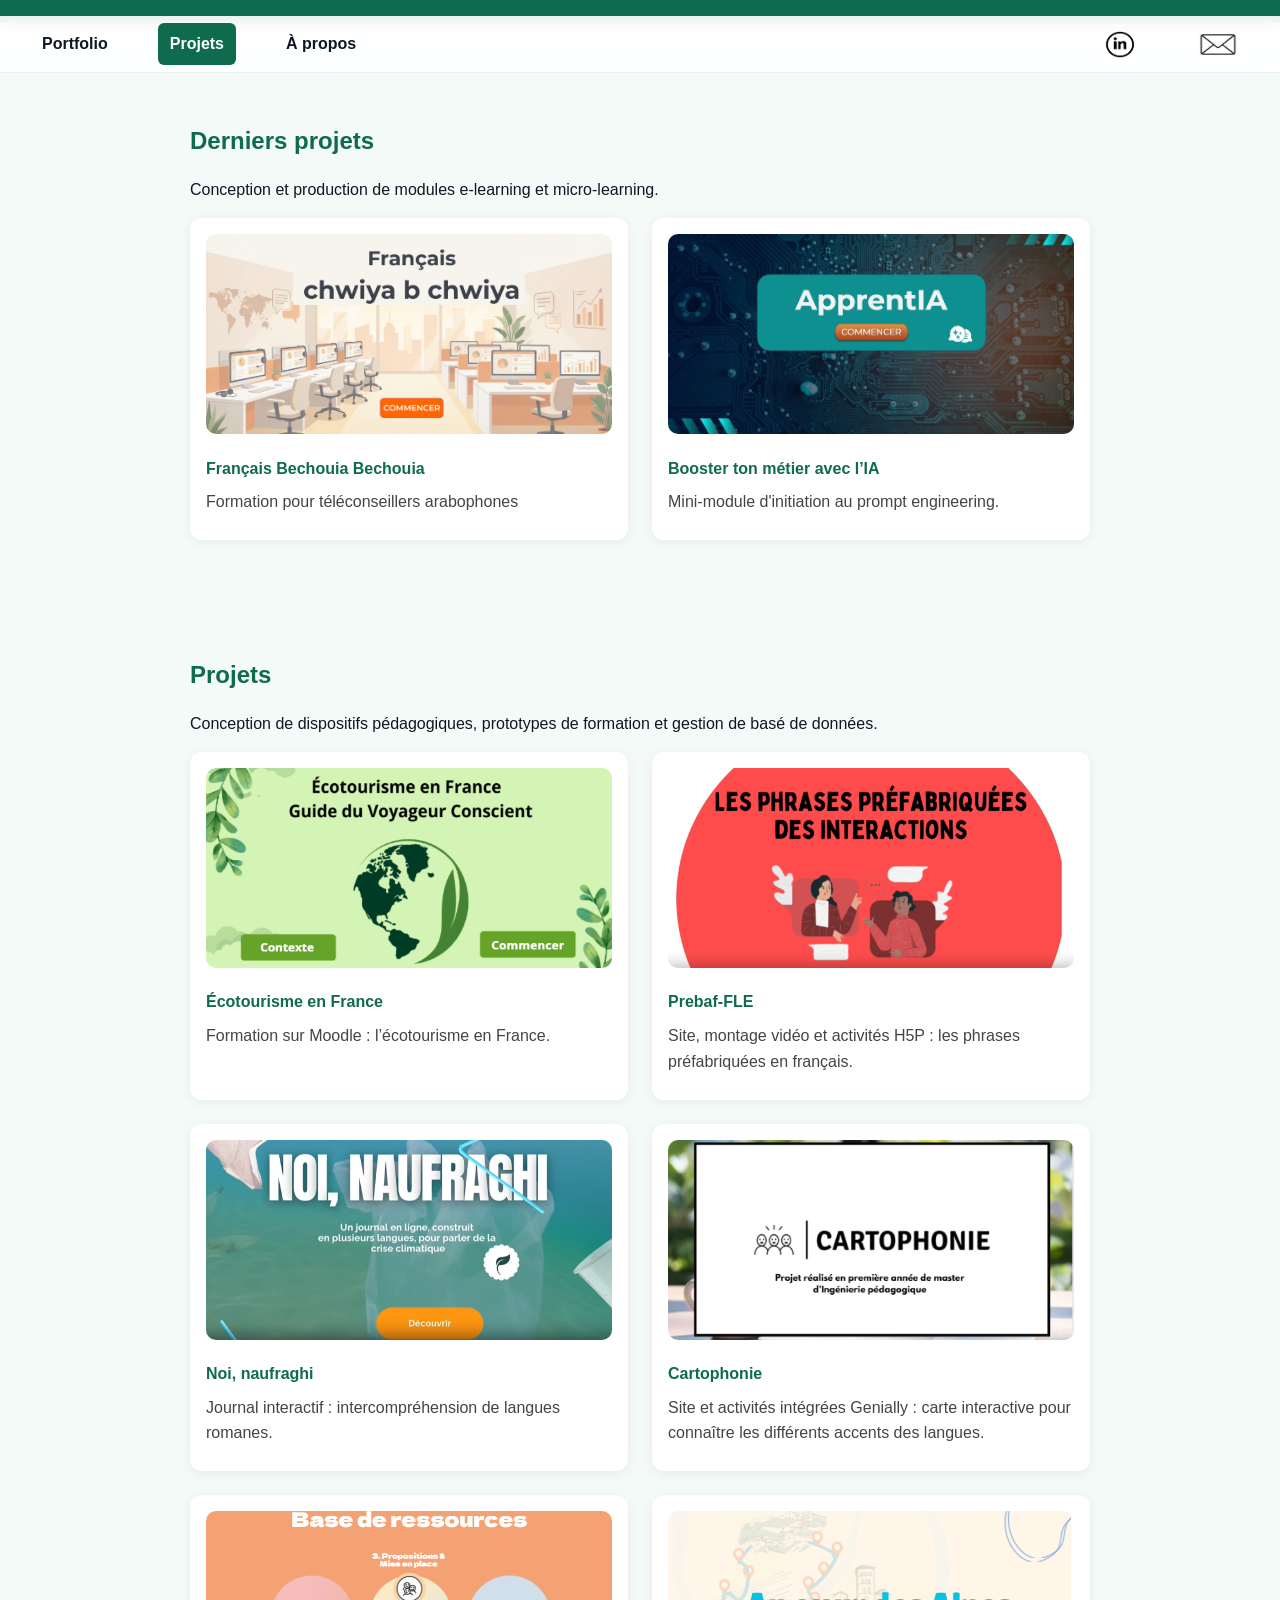
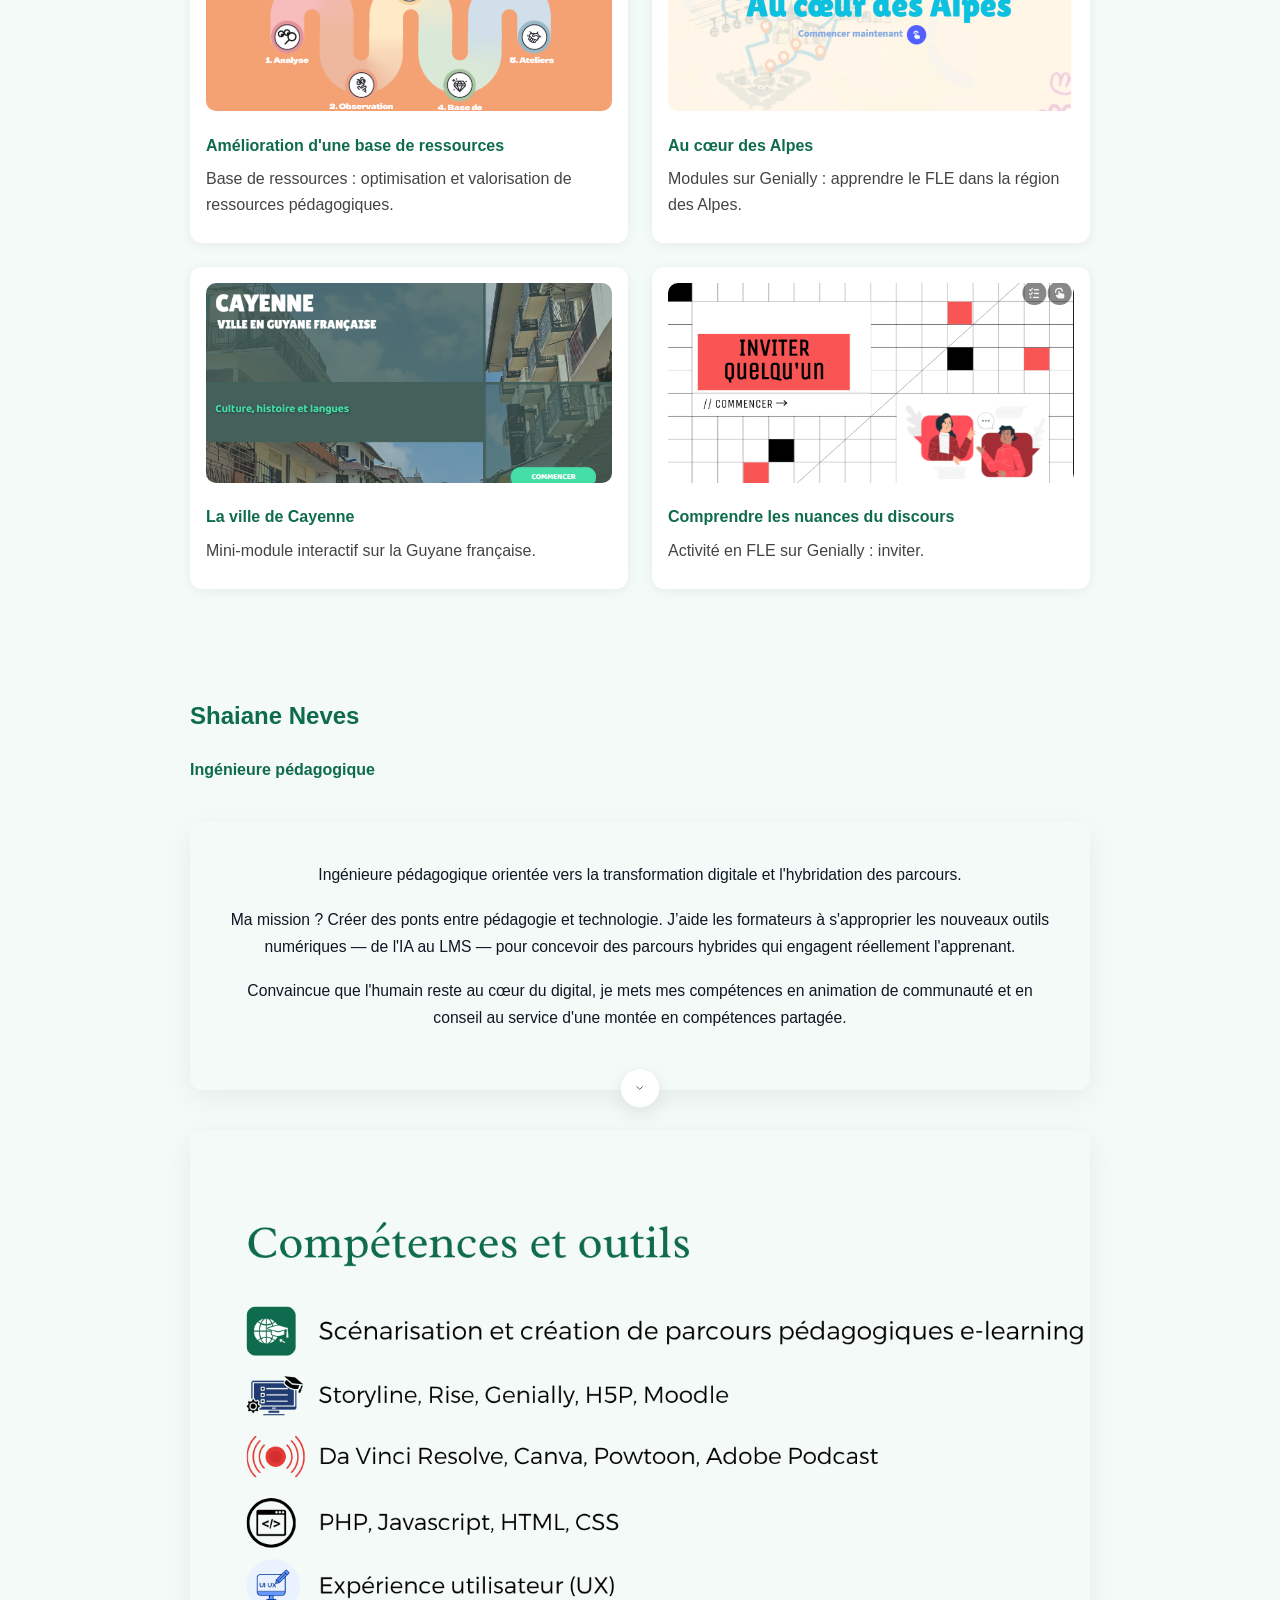
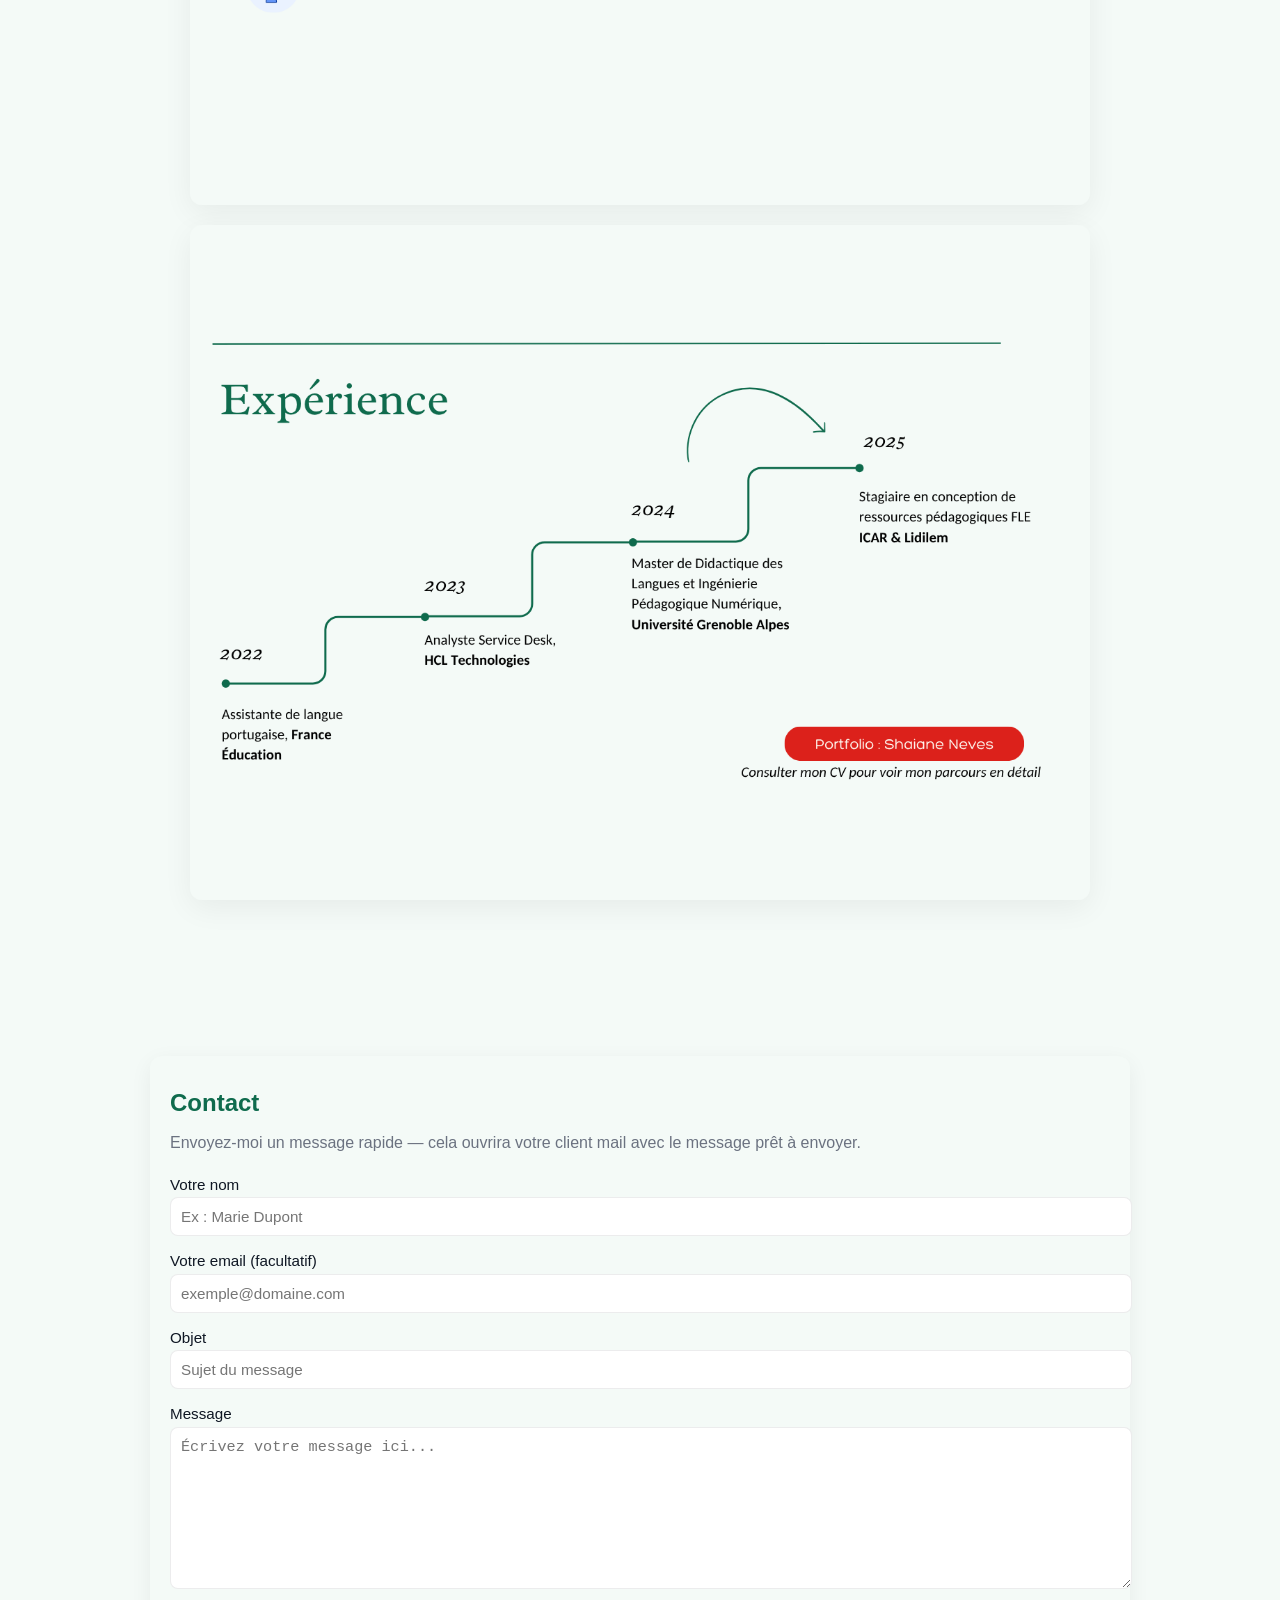
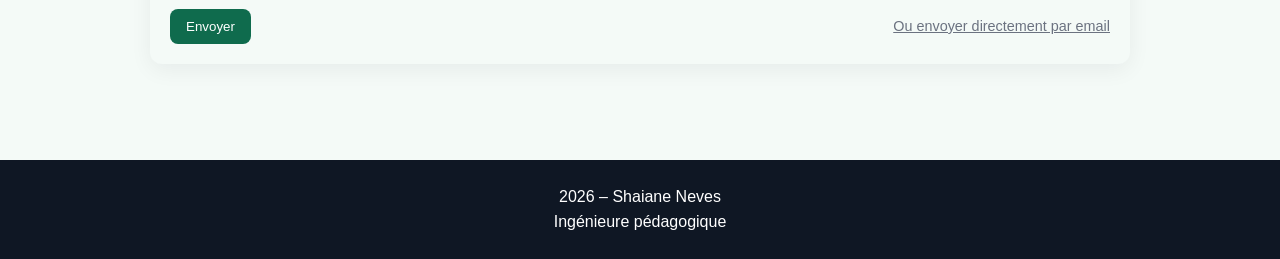
==== commit 84b9fb20: "Update index.html" ====
--- a/index.html
+++ b/index.html
@@ -3,7 +3,7 @@
 <head>
   <meta charset="UTF-8">
   <meta name="viewport" content="width=device-width, initial-scale=1.0">
-  <title>Portfolio – Shaiane da Silva Neves</title>
+  <title>Portfolio – Shaiane Neves</title>
   <link rel="stylesheet" href="style.css">
   <!-- Ajout : styles pour la galerie et le modal -->
   <style>
@@ -199,11 +199,9 @@
     <section id="accueil" class="hero" tabindex="-1" style="padding:2.5rem 1rem;position:relative;">
       <!-- À propos propre + images comp.png et exp.png insérées en dessous -->
       <h2>Shaiane Neves</h2>
-      <h3>Ingénieure pédagogique</h3>
+      <h4>Ingénieure pédagogique</h4>
       <div class="about-panel">
-        <figure class="about-photo" aria-hidden="false">
-          <img src="photo1.jpeg" alt="Portrait de Shaiane Neves">
-        </figure>
+
         <div class="about-text">
           <p>Ingénieure pédagogique orientée vers la transformation digitale et l'hybridation des parcours.</p>
           <p>Ma mission ? Créer des ponts entre pédagogie et technologie. J’aide les formateurs à s'approprier les nouveaux outils numériques — de l'IA au LMS — pour concevoir des parcours hybrides qui engagent réellement l'apprenant.</p>
@@ -336,7 +334,7 @@
   </script>
   <footer>
   2026 – Shaiane Neves<br>
-  Ingénieure pédagogique en formation
+  Ingénieure pédagogique
   </footer>
 
   <script>
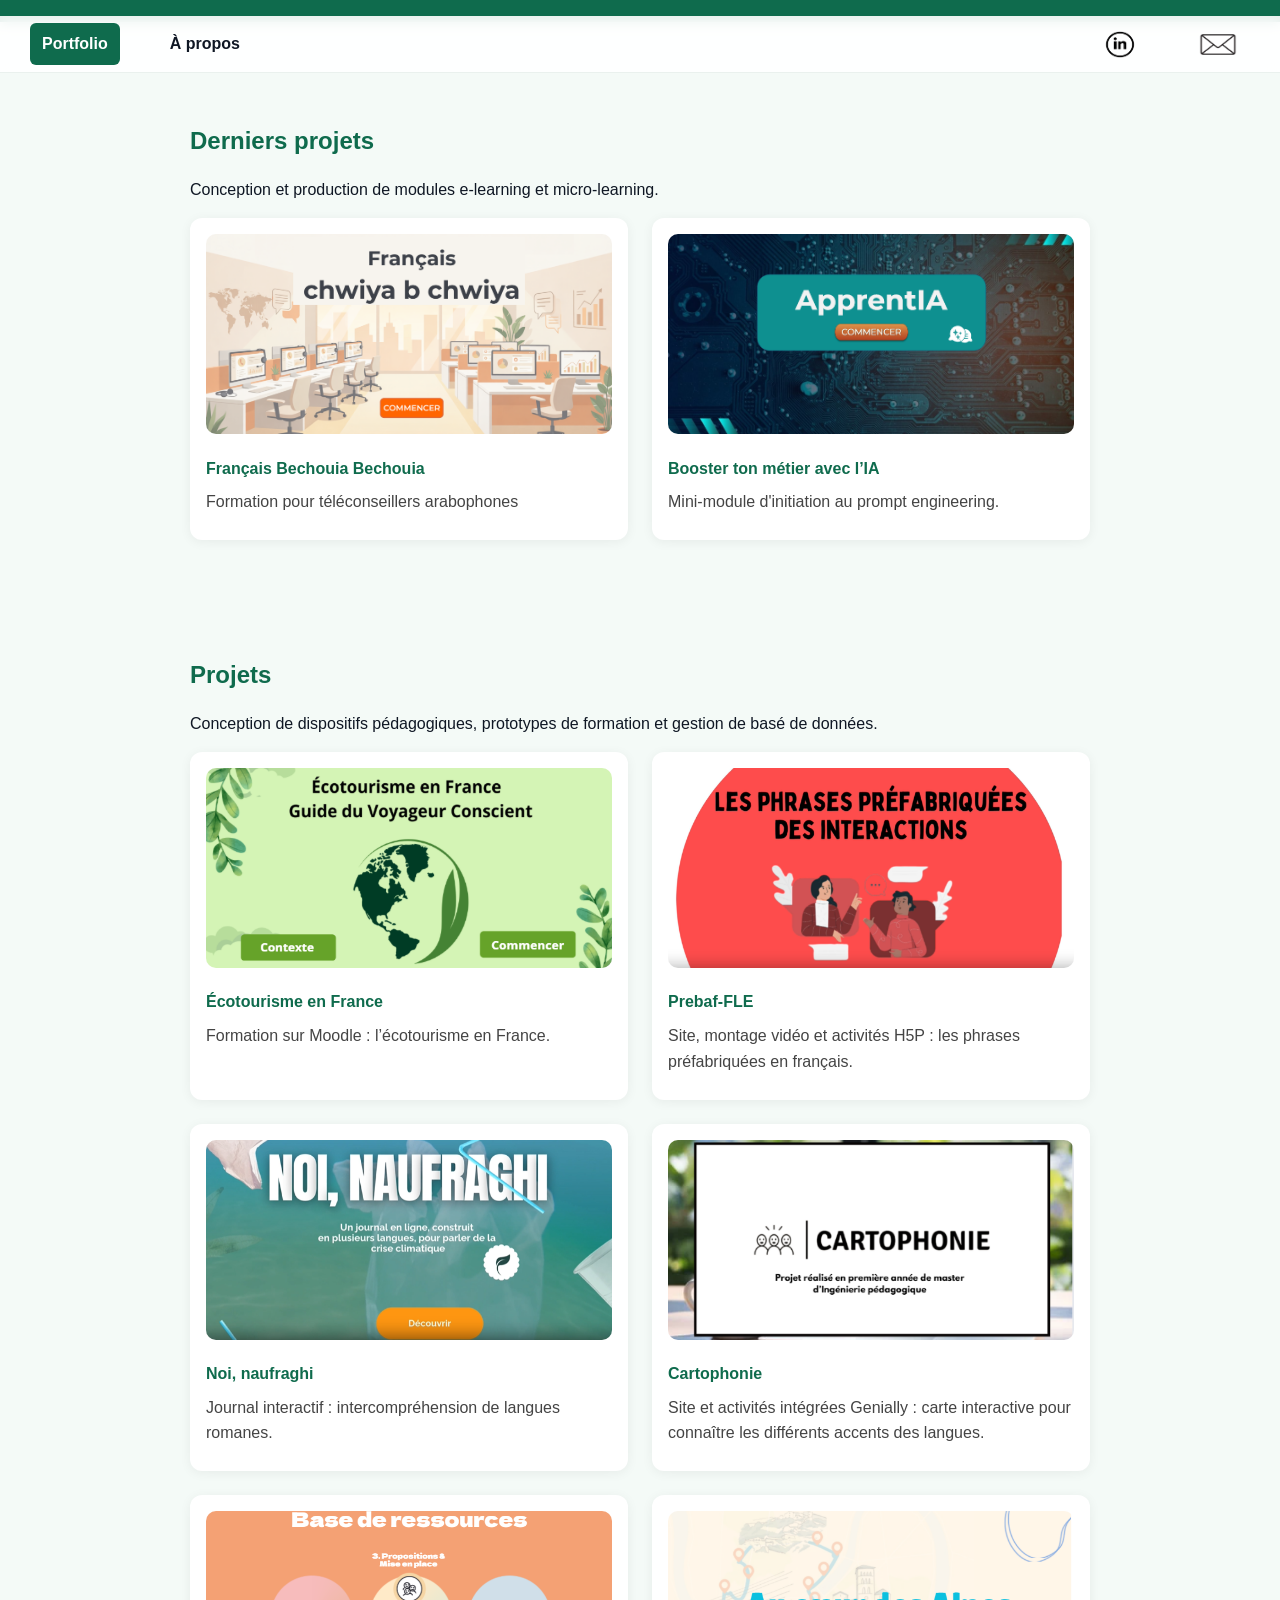
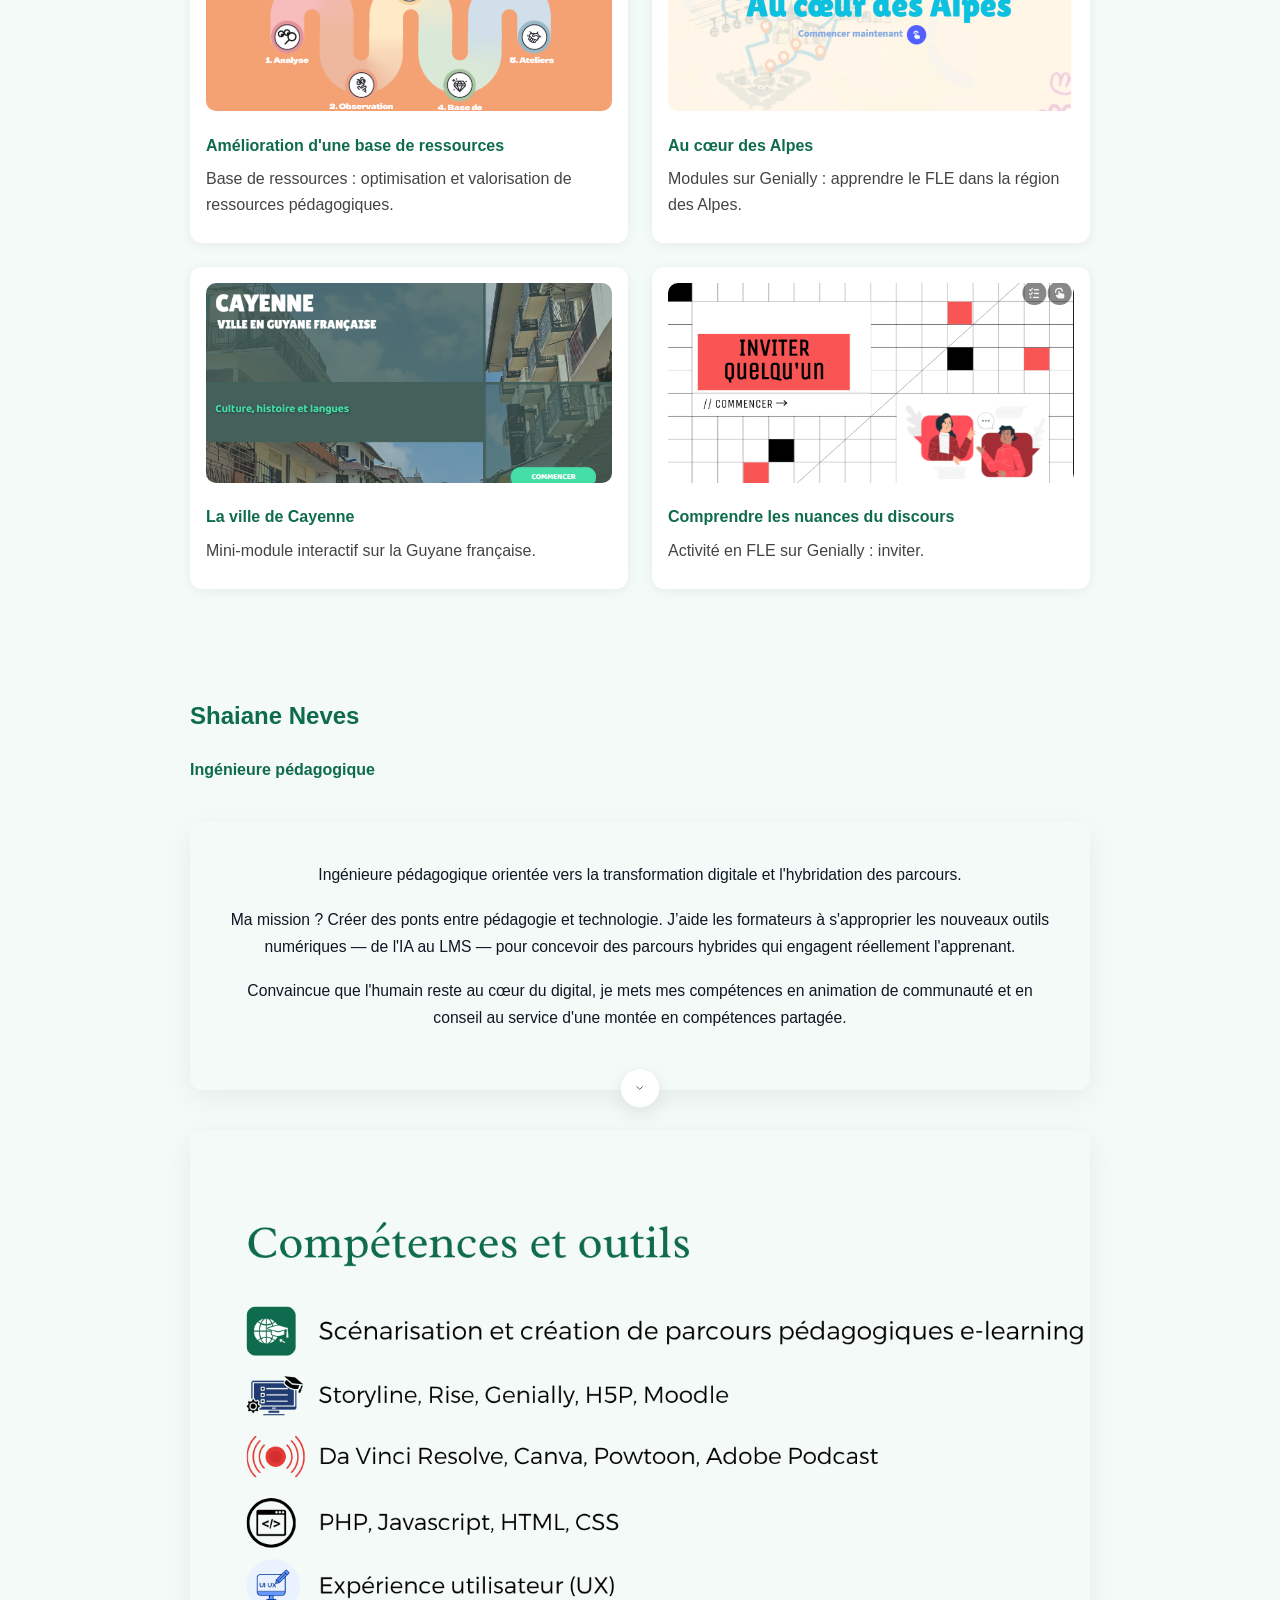
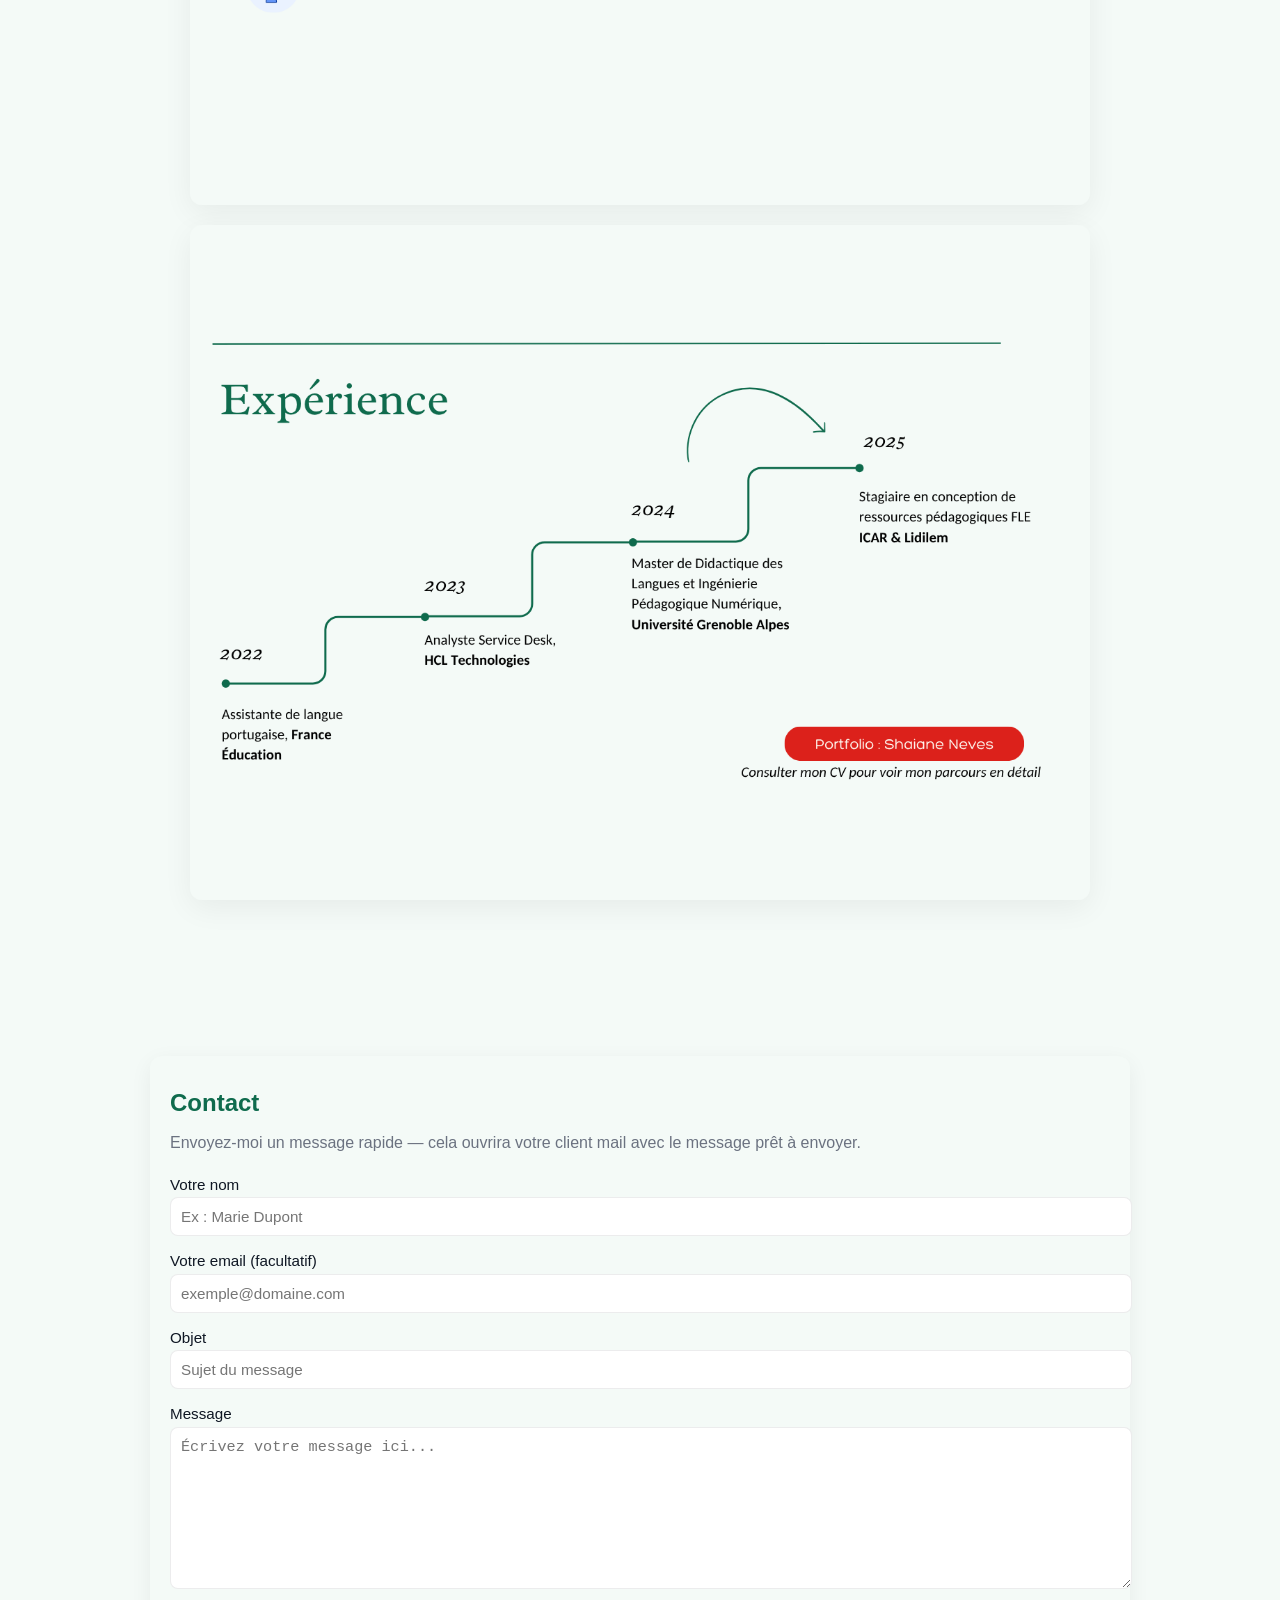
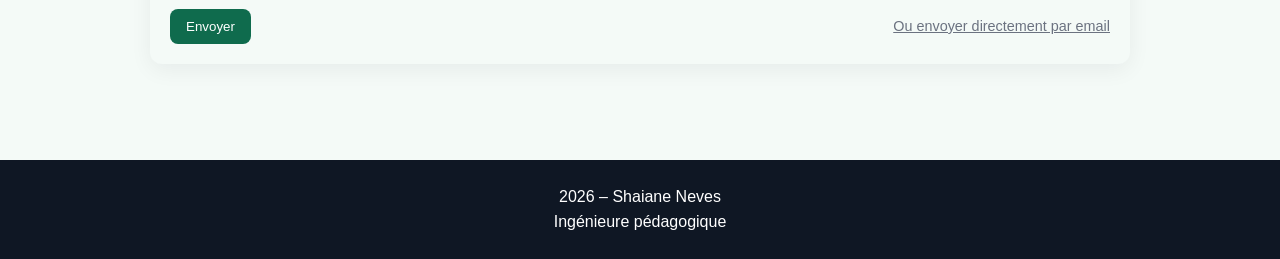
==== commit d14e335a: "Swap navigation links and update section ID" ====
--- a/index.html
+++ b/index.html
@@ -77,9 +77,9 @@
   <header>
 
     <nav class="minimal-nav" id="main-nav">
-      <a href="#portfolio">Portfolio</a>
-      <a href="#projets">Projets</a>
-      <a href="#accueil">À propos</a>    
+      <a href="#projets">Portfolio</a>
+      <a href="#portfolio">À propos</a>
+
       <!--<a href="contact.html">Contact</a>-->
       <div style="margin-left:auto">
         <a href="http://www.linkedin.com/in/shaiane-neves" target="_blank" rel="noopener">
@@ -196,8 +196,7 @@
   </div>
 
 
-    <section id="accueil" class="hero" tabindex="-1" style="padding:2.5rem 1rem;position:relative;">
-      <!-- À propos propre + images comp.png et exp.png insérées en dessous -->
+    <section id="portfolio" class="hero" tabindex="-1" style="padding:2.5rem 1rem;position:relative;">
       <h2>Shaiane Neves</h2>
       <h4>Ingénieure pédagogique</h4>
       <div class="about-panel">
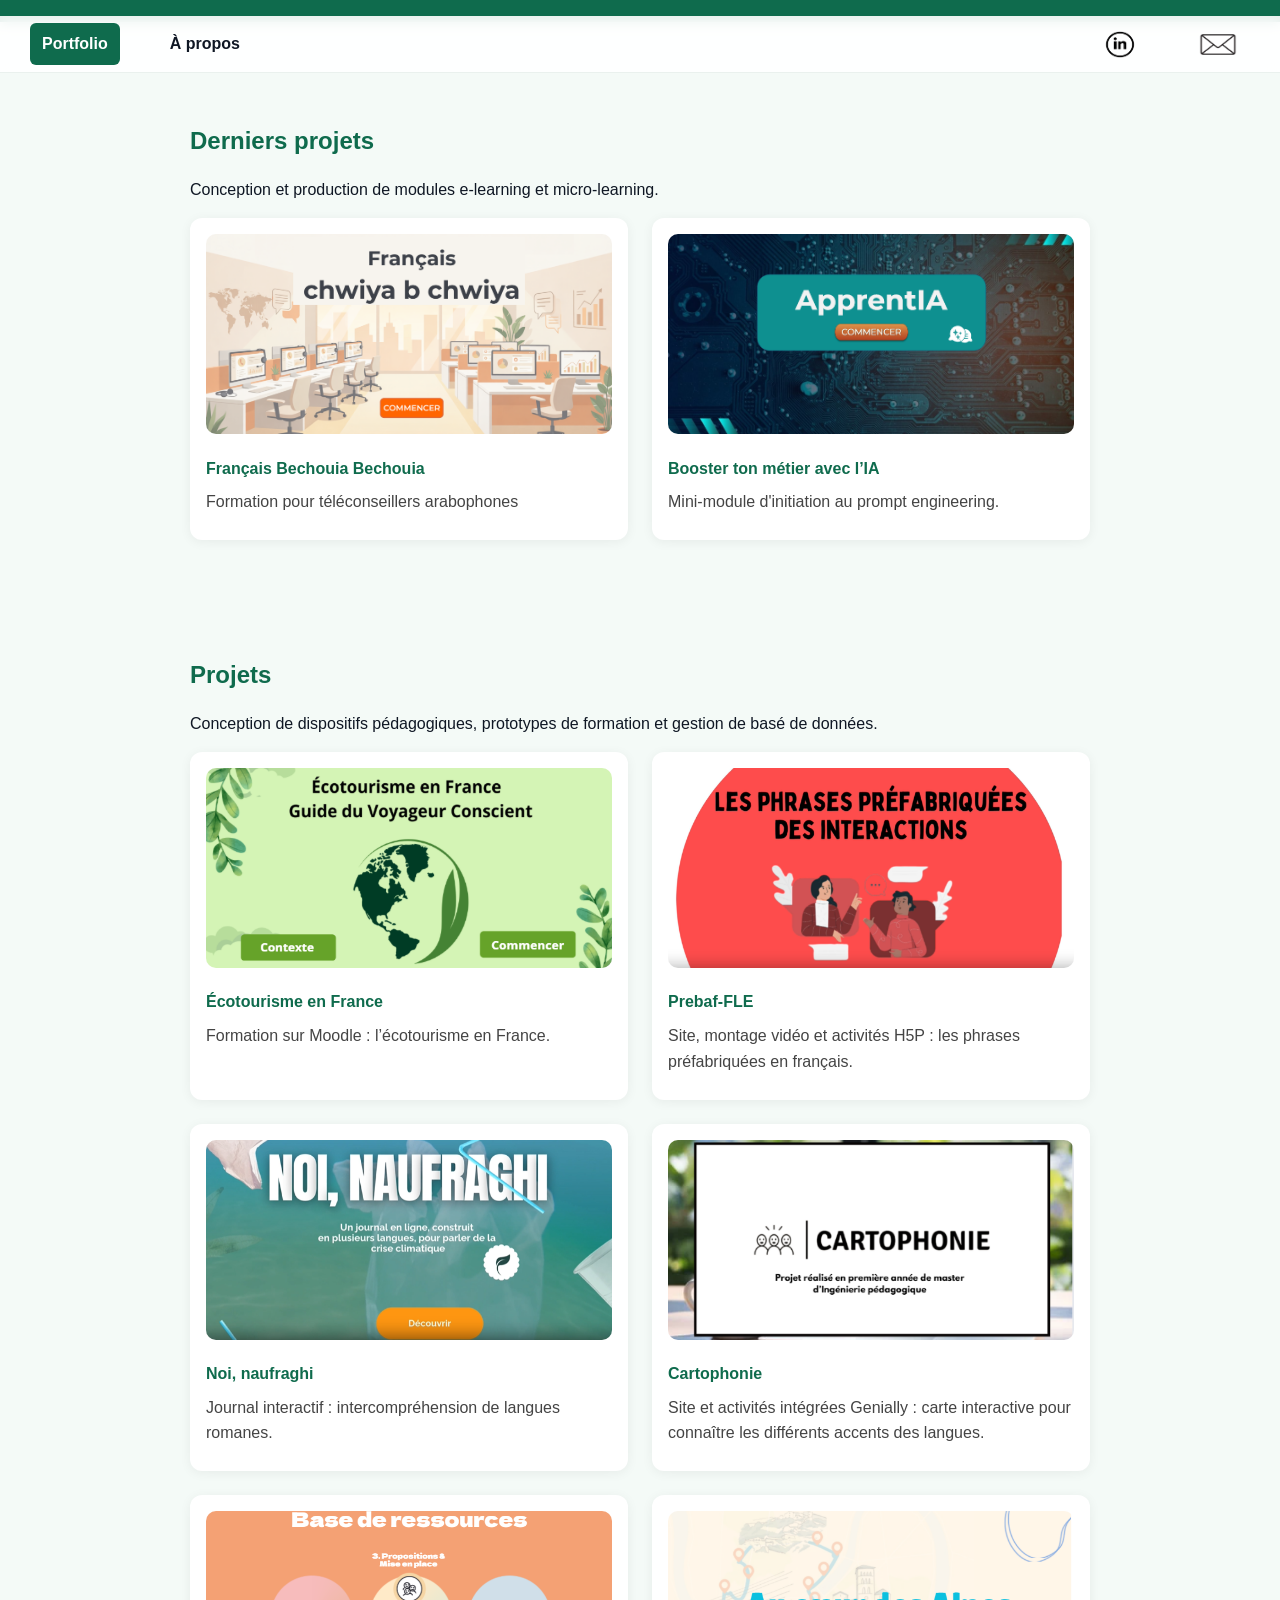
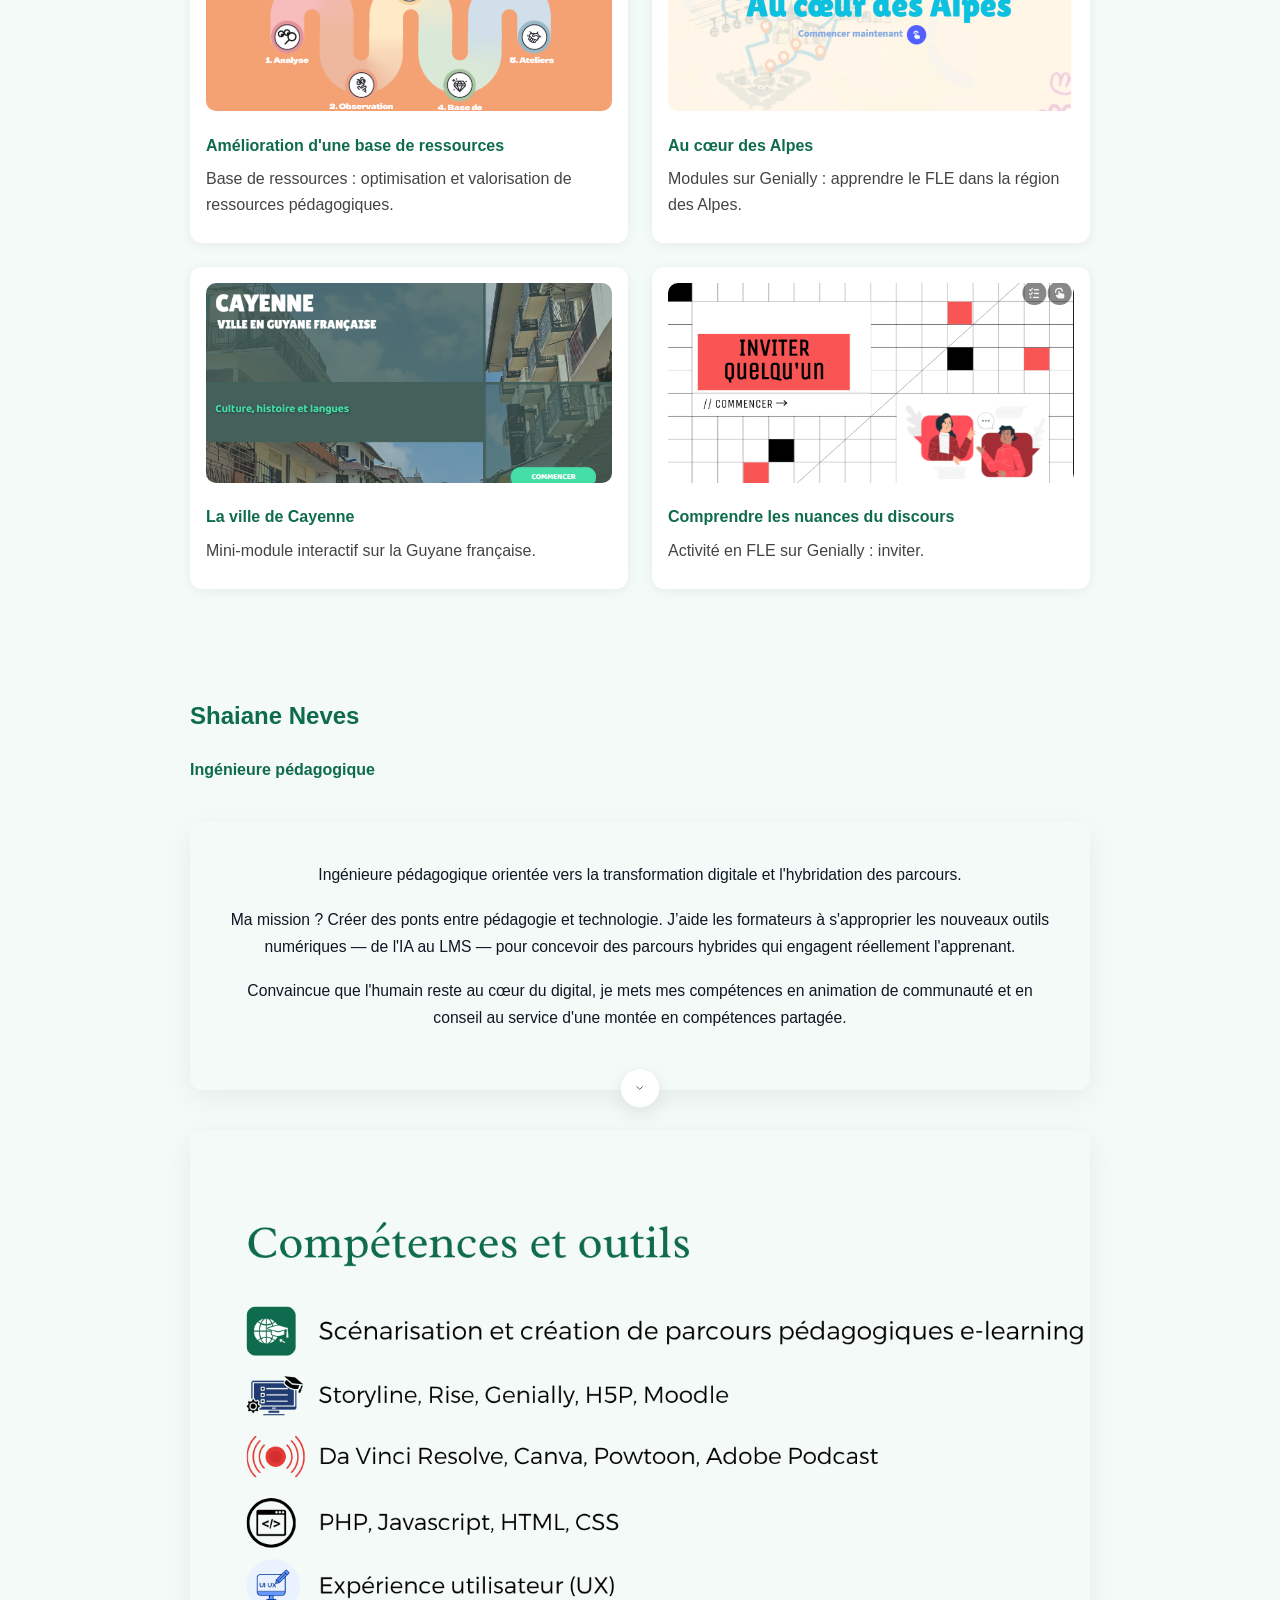
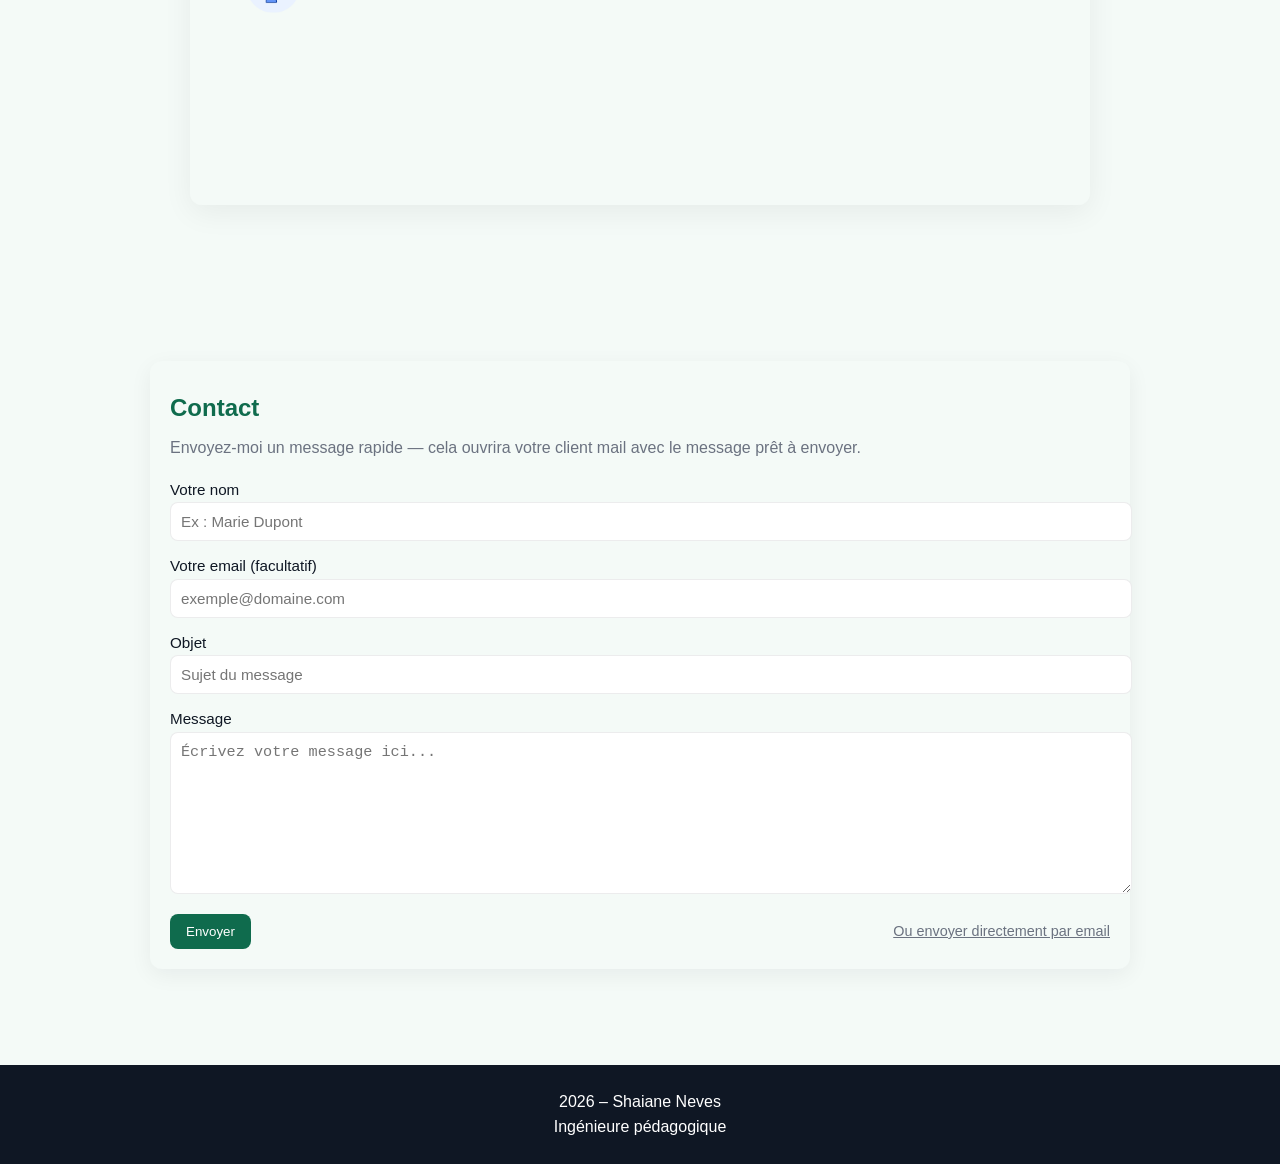
==== commit 68378b1b: "Update index.html" ====
--- a/index.html
+++ b/index.html
@@ -102,13 +102,11 @@
         <h4>Français Bechouia Bechouia</h4>
         <p>Formation pour téléconseillers arabophones</p>
       </article>
-
       <article class="gallery-item" data-type="video" data-src="apprentia.mp4" data-thumb="ia.png">
         <div class="gallery-thumb" title="IA générative" style="background-image:url('ia.png')"></div>
         <h4>Booster ton métier avec l’IA</h4>
         <p>Mini-module d'initiation au prompt engineering.</p>
       </article>
-
       </article>
     </div>
   </section>
@@ -124,7 +122,6 @@
         <h4>Écotourisme en France</h4>
         <p>Formation sur Moodle : l’écotourisme en France.</p>
       </article>
-
       <!-- Prebab (vidéo)--> 
       <article class="gallery-item" data-type="video" data-src="prefab.mp4" data-thumb="images/thumb-prefab.png">
         <div class="gallery-thumb" title="Voir Noi, naufraghi" style="background-image:url('couverture_prefab.png')">
@@ -213,16 +210,13 @@
         </button>
       </div>
 
-      <!-- Images demandées: comp.png puis exp.png -->
+
          <div>
       <div class="about-images" style="max-width:980px;margin:20px auto;display:flex;flex-direction:column;gap:18px;align-items:center;">
         <img src="comp.png" alt="Compétences (comp.png)">
       </div> 
       </div>
-    <div>      
-    <div class="about-images" style="max-width:980px;margin:20px auto;display:flex;flex-direction:column;gap:18px;align-items:center;">
-        <img src="exp.png" alt="Expérience (exp.png)">
-      </div>
+
       </div>
     </section>
   <main class="contact-root">
@@ -382,7 +376,7 @@
             return;
           }
         }
-        // Default to Portfolio (#projets) when no hash is present
+      
         const projetsLink = document.querySelector('nav.minimal-nav a[href="#projets"]');
         if (projetsLink) {
           navLinks.forEach(l=>l.classList.remove('active'));
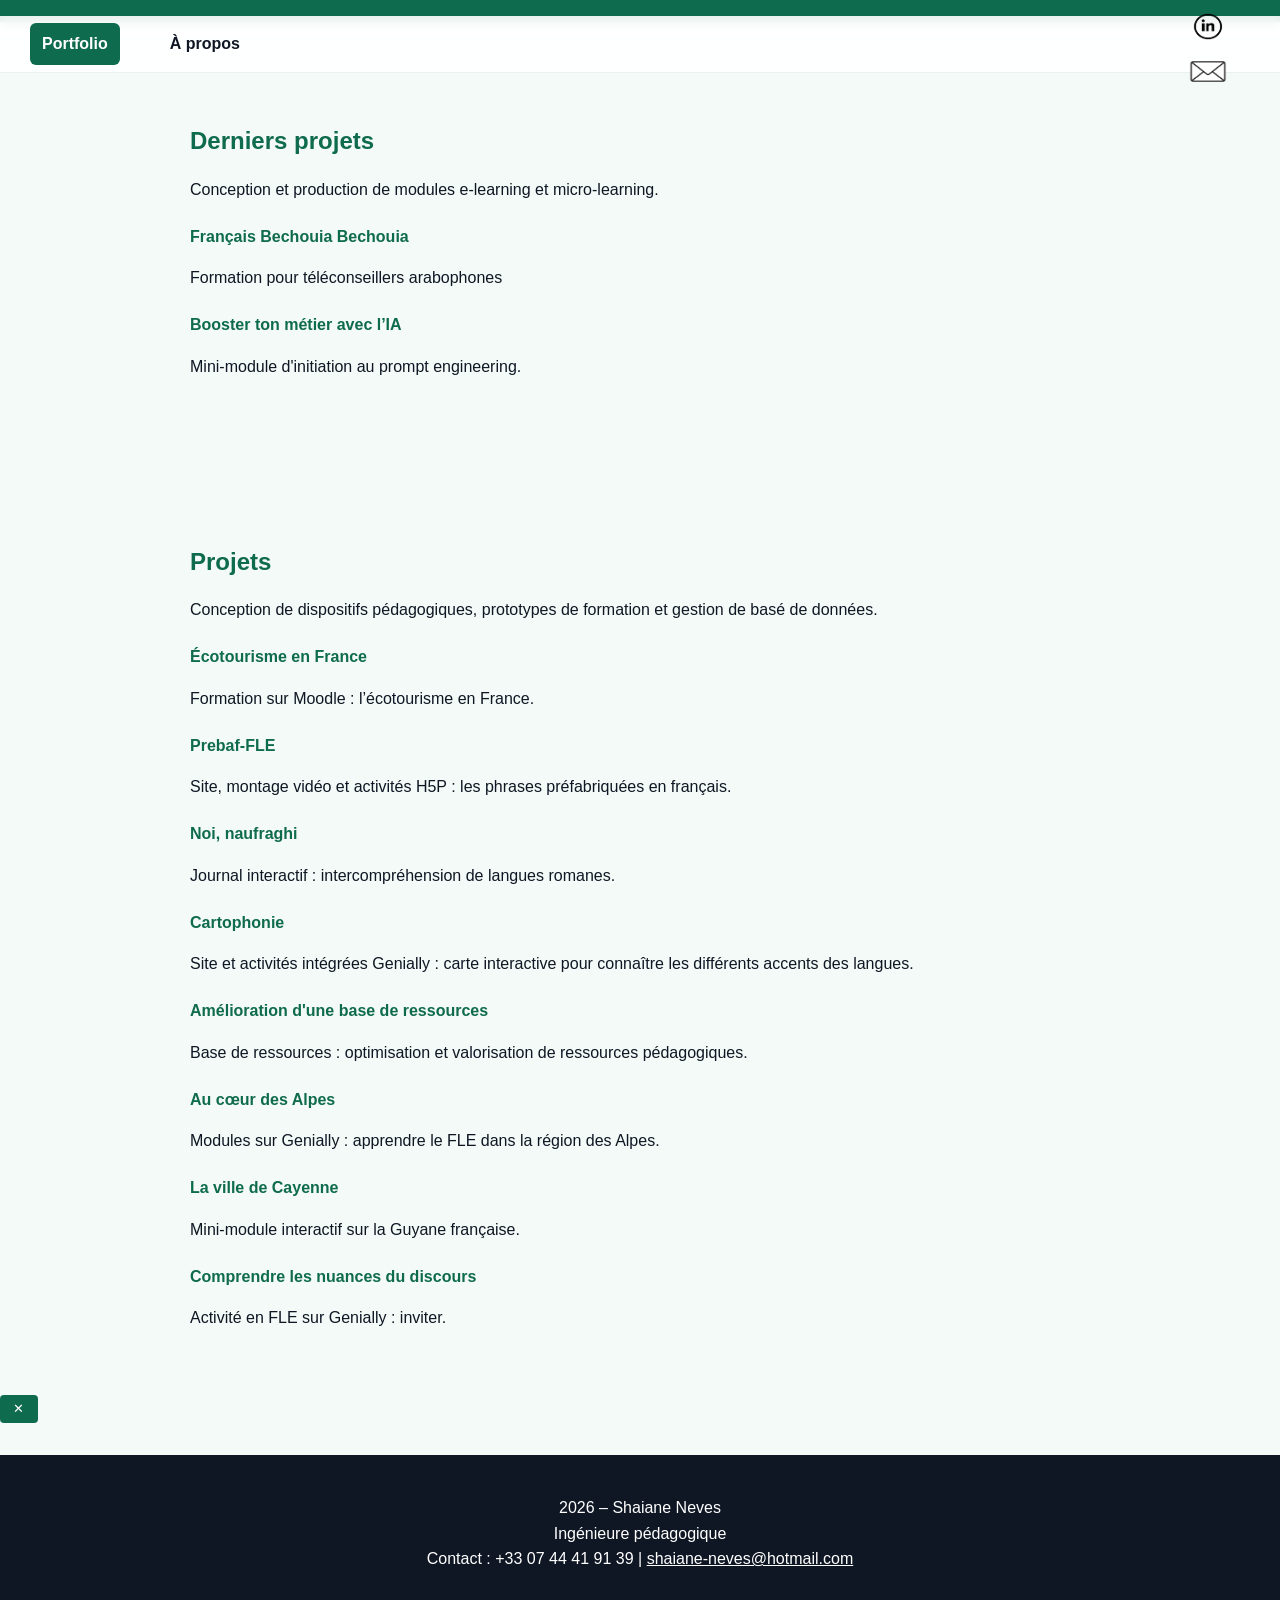
==== commit 8ffa72df: "Add files via upload" ====
--- a/index.html
+++ b/index.html
@@ -6,93 +6,29 @@
   <title>Portfolio – Shaiane Neves</title>
   <link rel="stylesheet" href="style.css">
   <!-- Ajout : styles pour la galerie et le modal -->
-  <style>
-    /* smooth scroll for anchor navigation */
-    html { scroll-behavior: smooth; }
-    /* Galerie */
-    .gallery-grid{display:grid;grid-template-columns:repeat(auto-fit,minmax(300px,1fr));gap:24px}
-    .gallery-item{background:#fff;border-radius:12px;padding:16px;box-shadow:0 2px 12px rgba(0,0,0,0.06);display:flex;flex-direction:column}
-    /* Thumb: now supports background images */
-    .gallery-thumb{position:relative;height:200px;background:#e9f2fb;border-radius:10px;display:flex;align-items:center;justify-content:center;overflow:hidden;cursor:pointer;background-size:cover;background-position:center;background-repeat:no-repeat;transition:transform .22s ease}
-    .gallery-thumb:hover{transform:scale(1.02)}
-  /* Disable hover and clicks for items marked .no-click */
-  .gallery-item.no-click .gallery-thumb{cursor:default;pointer-events:none;transform:none}
-  .gallery-item.no-click .gallery-thumb:hover{transform:none}
-    /* Make specific full-width image fill the viewport while keeping aspect ratio */
-    .full-screen-img{width:100%;height:100vh; object-fit:cover; display:block}
-    .gallery-thumb .play{font-size:34px;color:#fff;background:rgba(0,0,0,0.35);padding:10px;border-radius:50%}
-    .gallery-item h3{margin:.6em 0 .2em}
-    .gallery-item p{margin:0 0 .6em;color:#444}
-    /* Modal */
-    #gallery-modal{position:fixed;inset:0;display:none;align-items:center;justify-content:center;background:rgba(0,0,0,0.6);z-index:1200;padding:24px}
-    #gallery-modal.open{display:flex}
-    .modal-card{max-width:1100px;width:100%;background:#fff;border-radius:12px;overflow:hidden;box-shadow:0 10px 40px rgba(2,6,23,.4)}
-    .modal-body{position:relative;padding:0;background:#000}
-    .modal-body iframe,.modal-body video{width:100%;height:70vh;border:0;display:block}
-    .modal-close{position:absolute;top:8px;right:8px;background:rgba(0,0,0,0.6);color:#fff;border:0;border-radius:6px;padding:6px 10px;cursor:pointer;font-size:18px;z-index:2}
-    @media (max-width:600px){.modal-body iframe,.modal-body video{height:55vh}}
-  </style>
-
-  <!-- Ajout : styles locaux légers pour la page contact (déplacés ici pour éviter second <head>) -->
-  <style>
-    .contact-root{max-width:980px;margin:48px auto;padding:24px}
-    .contact-card{display:grid;grid-template-columns:220px 1fr;gap:24px;align-items:start;background:var(--color-bg,#f8f5f5);padding:20px;border-radius:12px;box-shadow:0 6px 22px rgba(12,20,30,0.06)}
-    .contact-photo{width:200px;height:200px;object-fit:cover;border-radius:12px;display:block}
-    .contact-heading{margin:0 0 8px 0;font-size:1.4rem;color:var(--color-text-main)}
-    .contact-sub{margin:0 0 16px 0;color:var(--color-text-secondary)}
-    form.contact-form{display:flex;flex-direction:column;gap:12px}
-    label{font-size:0.95rem;color:var(--color-text-main)}
-    input[type=text],input[type=email],textarea{width:100%;padding:10px;border:1px solid rgba(15,23,36,0.08);border-radius:8px;font-size:0.95rem}
-    textarea{min-height:140px;resize:vertical}
-    .actions{display:flex;gap:12px;align-items:center}
-    button.primary{background:var(--color-accent,#0f6b4d);color:white;border:none;padding:10px 16px;border-radius:8px;cursor:pointer}
-    .note{font-size:0.9rem;color:var(--color-text-secondary)}
-    @media (max-width:720px){.contact-card{grid-template-columns:1fr;align-items:center}.contact-photo{margin:0 auto}}
-  /* Shared card styling for panels (À propos, Compétences, Contact) */
-  .panel-card{max-width:980px;margin:24px auto;padding:20px;background:var(--color-bg,#ffffff);border-radius:12px;box-shadow:0 6px 22px rgba(12,20,30,0.06)}
-  .panel-card h2{margin-top:0}
-  /* muted variant (grey background) for panels that need the original contact look */
-  .panel-card--muted{background:var(--color-bg,#f8f5f5)}
-  /* about-panel uses its own layout (not forced to panel-card) */
-  /* Flip-card (page turn) styles for About panel */
-  .flip-card{max-width:980px;margin:24px auto;perspective:1200px}
-  .flip-card-inner{position:relative;width:100%;height:100%;transition:transform 0.9s cubic-bezier(.2,.9,.3,1);transform-style:preserve-3d}
-  .flip-card.is-flipped .flip-card-inner{transform:rotateY(180deg)}
-  .flip-card-front,.flip-card-back{position:relative;backface-visibility:hidden;-webkit-backface-visibility:hidden;border-radius:12px;overflow:hidden}
-  .flip-card-front{background:var(--color-bg,#ffffff);box-shadow:0 6px 22px rgba(12,20,30,0.06);padding:20px}
-  .flip-card-back{position:absolute;inset:0;transform:rotateY(180deg);display:flex;align-items:center;justify-content:center;background:#111}
-  .flip-card-back img{width:100%;height:100%;object-fit:cover;display:block}
-  /* Make flip-card clickable (indicate affordance) */
-  .flip-card{cursor:pointer}
-  /* CV fixes: prevent frame/content from changing size */
-  #cv > .panel-card{background:transparent;box-shadow:none;padding:0}
-  #cv .flip-card{max-width:980px;margin:12px auto;width:100%;aspect-ratio:4/3;position:relative}
-  #cv .flip-card-inner{height:100%}
-  #cv .flip-card-front,#cv .flip-card-back{position:absolute;inset:0;border-radius:12px;overflow:hidden;background:none;box-shadow:0 6px 22px rgba(12,20,30,0.06)}
-  #cv .full-screen-img{width:100%;height:100%;object-fit:cover;display:block}
-  #cv .flip-card-front .content,#cv .flip-card-back .content{height:100%;overflow:auto;padding:18px;box-sizing:border-box}
-  </style>
 </head>
 <body>
   <header>
 
     <nav class="minimal-nav" id="main-nav">
-      <a href="#projets">Portfolio</a>
-      <a href="#portfolio">À propos</a>
-
-      <!--<a href="contact.html">Contact</a>-->
+      <a href="#projects">Portfolio</a>
+      <a href="about.html">À propos</a>
+
       <div style="margin-left:auto">
-        <a href="http://www.linkedin.com/in/shaiane-neves" target="_blank" rel="noopener">
+        
+        <a href="http://www.linkedin.com/in/shaiane-neves" target="_blank" rel="noopener" aria-label="Profil LinkedIn de Shaiane Neves (s'ouvre dans un nouvel onglet)">
           <img src="lk.png" alt="LinkedIn" style="height:55px;width:60px;vertical-align:middle;border-radius:4px;">
         </a>
-        <a href="#contact" rel="noopener">
-          <img src="mail.png" alt="LinkedIn" style="height:35px;width:40px;vertical-align:middle;border-radius:4px;">
-        </a>
+        
+        <div class="tooltip-container" data-tooltip="Envoyer un e-mail à Shaiane Neves">
+          <a href="mailto:shaiane-neves@hotmail.com" aria-label="Envoyer un e-mail à Shaiane Neves">
+            <img src="mail.png" alt="Contact par e-mail" style="height:35px;width:40px;vertical-align:middle;border-radius:4px;">
+          </a>
         
       </div>
     </nav>
   </header>
-  <section id="projets" class="projets">
+  <section id="projects" class="projects">
     <h2>Derniers projets</h2>
     <p> Conception et production de modules e‑learning et micro-learning.
  </p>
@@ -192,153 +128,24 @@
     </div>
   </div>
 
-
-    <section id="portfolio" class="hero" tabindex="-1" style="padding:2.5rem 1rem;position:relative;">
-      <h2>Shaiane Neves</h2>
-      <h4>Ingénieure pédagogique</h4>
-      <div class="about-panel">
-
-        <div class="about-text">
-          <p>Ingénieure pédagogique orientée vers la transformation digitale et l'hybridation des parcours.</p>
-          <p>Ma mission ? Créer des ponts entre pédagogie et technologie. J’aide les formateurs à s'approprier les nouveaux outils numériques — de l'IA au LMS — pour concevoir des parcours hybrides qui engagent réellement l'apprenant.</p>
-          <p>Convaincue que l'humain reste au cœur du digital, je mets mes compétences en animation de communauté et en conseil au service d'une montée en compétences partagée.</p>
-        </div>
-        <button class="scroll-indicator" id="about-scroll" aria-label="Voir plus">
-          <svg viewBox="0 0 24 24" fill="none" aria-hidden="true" focusable="false">
-            <path d="M6 9l6 6 6-6" stroke="currentColor" stroke-width="2" stroke-linecap="round" stroke-linejoin="round"/>
-          </svg>
-        </button>
-      </div>
-
-
-         <div>
-      <div class="about-images" style="max-width:980px;margin:20px auto;display:flex;flex-direction:column;gap:18px;align-items:center;">
-        <img src="comp.png" alt="Compétences (comp.png)">
-      </div> 
-      </div>
-
-      </div>
-    </section>
-  <main class="contact-root">
-  <div class="panel-card">
-      <h2 id="contact" style="margin-top:8px">Contact</h2>
-      <p class="contact-sub">Envoyez-moi un message rapide — cela ouvrira votre client mail avec le message prêt à envoyer.</p>
-
-      <p class="note"></p>
-
-      <form id="contact-form" class="contact-form" novalidate>
-        <div>
-          <label for="name">Votre nom</label>
-          <input id="name" name="name" type="text" placeholder="Ex : Marie Dupont">
-        </div>
-
-        <div>
-          <label for="email">Votre email (facultatif)</label>
-          <input id="email" name="email" type="email" placeholder="exemple@domaine.com">
-        </div>
-
-        <div>
-          <label for="subject">Objet</label>
-          <input id="subject" name="subject" type="text" placeholder="Sujet du message">
-        </div>
-
-        <div>
-          <label for="message">Message</label>
-          <textarea id="message" name="message" placeholder="Écrivez votre message ici..."></textarea>
-        </div>
-
-        <div class="actions">
-          <button id="sendBtn" type="submit" class="primary">Envoyer</button>
-          <a href="mailto:shaiane-neves@hotmail.com" class="note" style="margin-left:auto">Ou envoyer directement par email</a>
-        </div>
-      </form>
-    </div>
-  </main>
+   <footer>
+    <p>
+      2026 – Shaiane Neves<br>
+      Ingénieure pédagogique<br>
+      Contact : <a style="color: inherit;">+33 07 44 41 91 39</a>  |  <a href="mailto:shaiane-neves@hotmail.com" style="color: inherit;">shaiane-neves@hotmail.com</a>
+    </p>
+  </footer>
+
+  </script>
   <script>
-    (function(){
-      const form = document.getElementById('contact-form');
-      form.addEventListener('submit', function(e){
-        e.preventDefault();
-        const to = 'shaiane-neves@hotmail.com';
-        const name = (form.name.value || '').trim();
-        const email = (form.email.value || '').trim();
-        const subject = (form.subject.value || 'Message depuis le site').trim();
-        const message = (form.message.value || '').trim();
-        if(!message){
-          alert('Merci d\'écrire un message avant d\'envoyer.');
-          return;
-        }
-        let body = '';
-        if(name) body += 'Nom: ' + name + '\n\n';
-        if(email) body += 'Email: ' + email + '\n\n';
-        body += message;
-        const mailto = 'mailto:' + encodeURIComponent(to) + '?subject=' + encodeURIComponent(subject) + '&body=' + encodeURIComponent(body);
-        // Ouvrir le client mail (nouvelle fenêtre/onglet selon navigateur)
-        window.location.href = mailto;
-      });
-    })();
-
-    // Flip-card interaction for About panel
-    (function(){
-      const flip = document.getElementById('about-flip');
-      if(!flip) return;
-      const inner = flip.querySelector('.flip-card-inner');
-      function toggleFlip(){
-        flip.classList.toggle('is-flipped');
-        // update aria-pressed
-        const pressed = flip.classList.contains('is-flipped');
-        flip.setAttribute('aria-pressed', pressed ? 'true' : 'false');
-      }
-      // click and keyboard (Enter / Space)
-      flip.addEventListener('click', toggleFlip);
-      flip.addEventListener('keydown', (e)=>{
-        if(e.key === 'Enter' || e.key === ' ') { e.preventDefault(); toggleFlip(); }
-      });
-    })();
-
-    // Flip-card interaction for CV panel (comp.png front, exp.png back)
-    (function(){
-      const flip = document.getElementById('cv-flip');
-      if(!flip) return;
-      function toggleFlip(){
-        flip.classList.toggle('is-flipped');
-        const pressed = flip.classList.contains('is-flipped');
-        flip.setAttribute('aria-pressed', pressed ? 'true' : 'false');
-      }
-      flip.addEventListener('click', toggleFlip);
-      flip.addEventListener('keydown', (e)=>{
-        if(e.key === 'Enter' || e.key === ' ') { e.preventDefault(); toggleFlip(); }
-      });
-    })();
-
-    // Scroll indicator behavior: scroll to first .about-images when clicked
-    (function(){
-      const btn = document.getElementById('about-scroll');
-      const target = document.querySelector('.about-images');
-      if(!btn || !target) return;
-      // animate a few times to attract attention
-      btn.classList.add('animate');
-      // stop animation after some time
-      setTimeout(()=> btn.classList.remove('animate'), 6000);
-      btn.addEventListener('click', ()=>{
-        target.scrollIntoView({behavior:'smooth', block:'start'});
-      });
-    })();
-  </script>
-  <footer>
-  2026 – Shaiane Neves<br>
-  Ingénieure pédagogique
-  </footer>
-
-  <script>
-    // Highlight active nav link based on section in view
+
     (function(){
       const navLinks = document.querySelectorAll('nav.minimal-nav a[href^="#"]');
-      // Timestamp of last user click on nav - used to temporarily ignore observer updates
+
       let lastUserNavTime = 0;
       const sections = Array.from(navLinks).map(a=>document.querySelector(a.getAttribute('href'))).filter(Boolean);
       const obs = new IntersectionObserver(entries => {
-        // If the user recently clicked a nav link, ignore observer updates briefly
+
         if(Date.now() - lastUserNavTime < 800) return;
         entries.forEach(entry => {
           const id = entry.target.id;
@@ -351,21 +158,17 @@
       }, { root: null, threshold: 0.45 });
       sections.forEach(s=>obs.observe(s));
 
-      // When the user clicks a nav link, mark the click time and set active immediately
+
       navLinks.forEach(link => {
         link.addEventListener('click', (e) => {
           lastUserNavTime = Date.now();
           navLinks.forEach(l=>l.classList.remove('active'));
           link.classList.add('active');
-          // allow default anchor behavior (scroll) to proceed
+
         });
       });
 
-      // Déterminer quel onglet afficher initialement.
-      // - Si l'URL contient un hash correspondant à une section/navigation, on le respecte.
-      // - Sinon on force "Accueil" actif.
-      // On réapplique aussi cette logique après le 'load' / RAF pour éviter
-      // que l'IntersectionObserver ne remplace l'état initial immédiatement.
+ 
       function setInitialActive(){
         const hash = window.location.hash;
         if(hash){
@@ -386,19 +189,17 @@
         }
       }
 
-      // Appliquer immédiatement, puis ré-appliquer après chargement pour prendre le dessus
-      // si l'IntersectionObserver a modifié l'état.
       setInitialActive();
       window.addEventListener('load', ()=> requestAnimationFrame(setInitialActive));
     })();
 
-    // Galerie : ouverture modal et injection du contenu
+
     (function(){
       const modal = document.getElementById('gallery-modal');
       const modalArea = modal.querySelector('.modal-content-area');
       const closeBtn = modal.querySelector('.modal-close');
 
-      // Appliquer les images de fond depuis data-thumb si présents et si aucun background inline n'existe
+  
       document.querySelectorAll('.gallery-item').forEach(item=>{
         const thumbEl = item.querySelector('.gallery-thumb');
         if(item.dataset.thumb && thumbEl && !thumbEl.style.backgroundImage){
@@ -407,7 +208,7 @@
       });
 
       function openModal(type, src){
-        // vider l'ancien contenu
+
         modalArea.innerHTML = '';
         if(type === 'iframe'){
           const iframe = document.createElement('iframe');
@@ -434,20 +235,17 @@
         document.body.style.overflow = '';
       }
 
-      // click sur vignette
       document.querySelectorAll('.gallery-item').forEach(item=>{
         const thumb = item.querySelector('.gallery-thumb');
         thumb.addEventListener('click', ()=> openModal(item.dataset.type, item.dataset.src));
       });
 
       
-      // click sur vignette
       document.querySelectorAll('.gallery2').forEach(item=>{
         const thumb = item.querySelector('.galleryto');
         thumb.addEventListener('disable', ()=> openModal(item.dataset.type, item.dataset.src));
       });
 
-      // fermer
       closeBtn.addEventListener('click', closeModal);
       modal.addEventListener('click', (e)=>{
         if(e.target === modal) closeModal();
